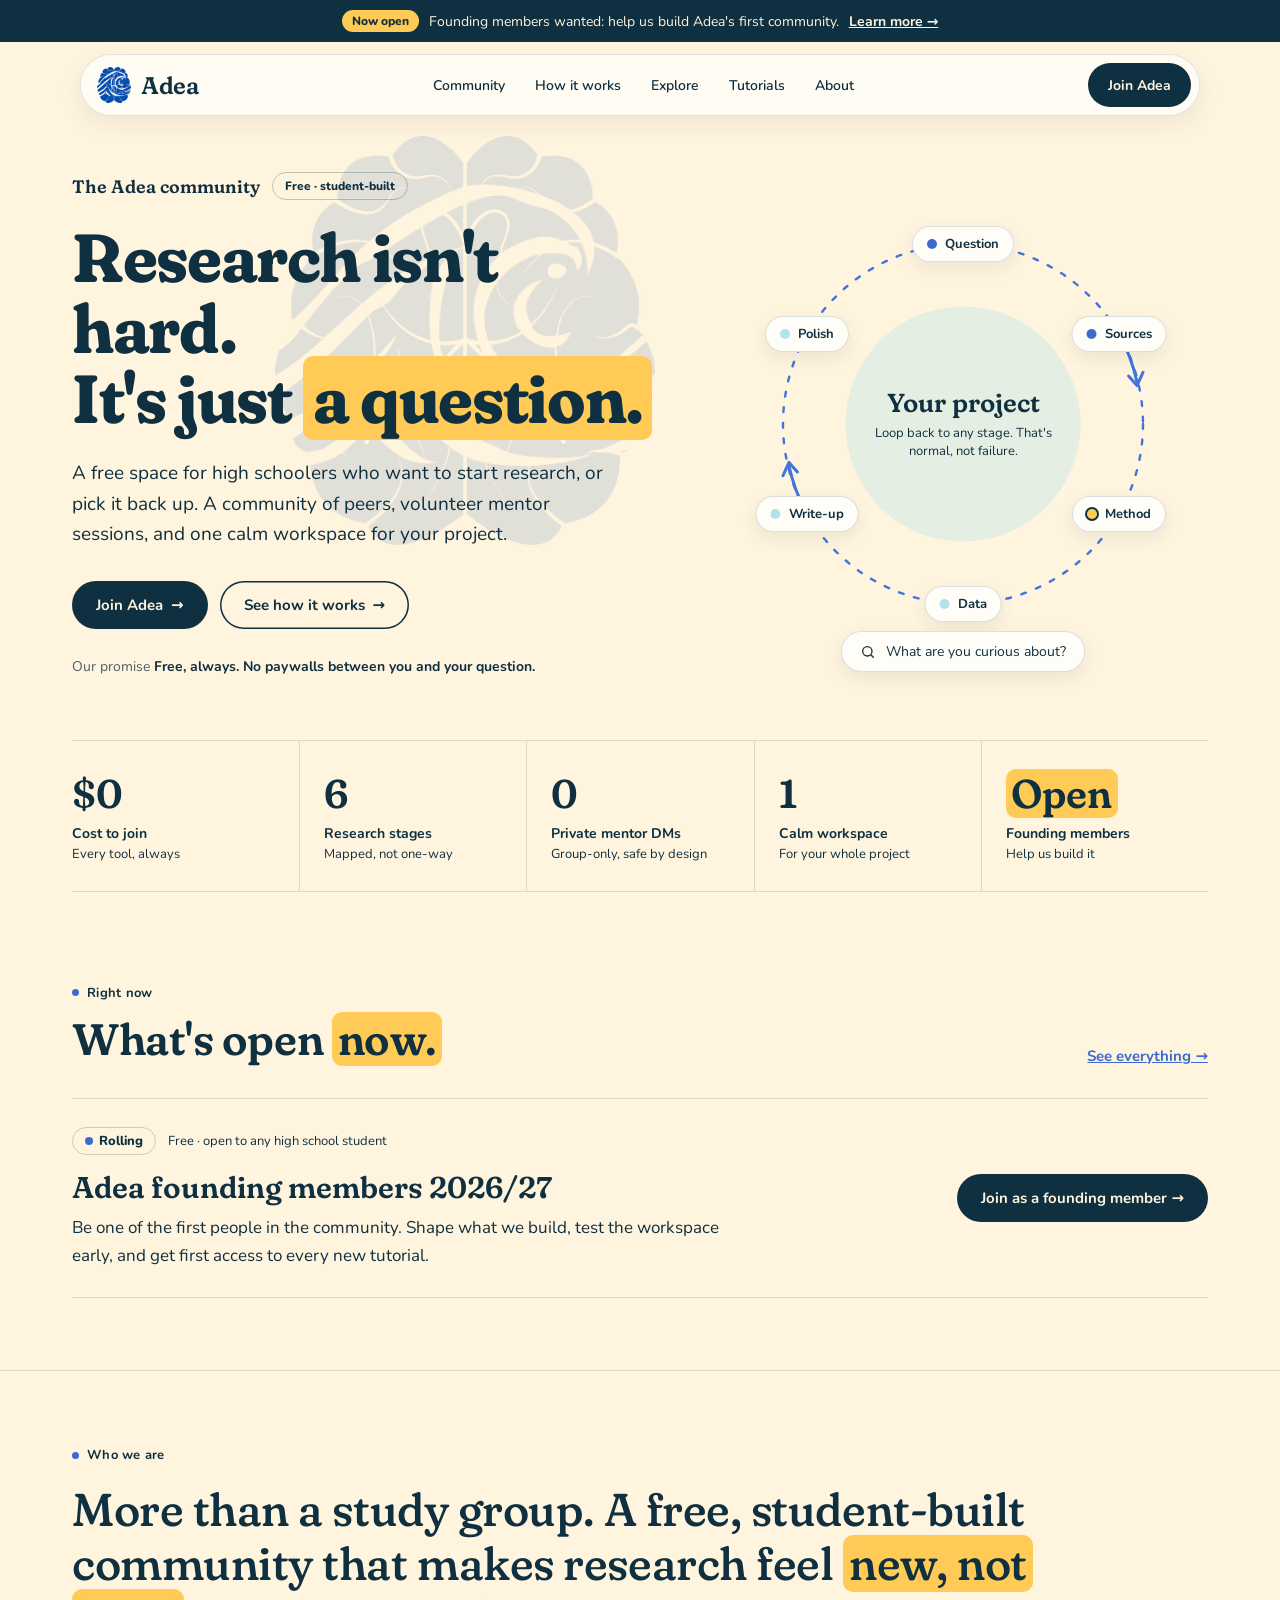
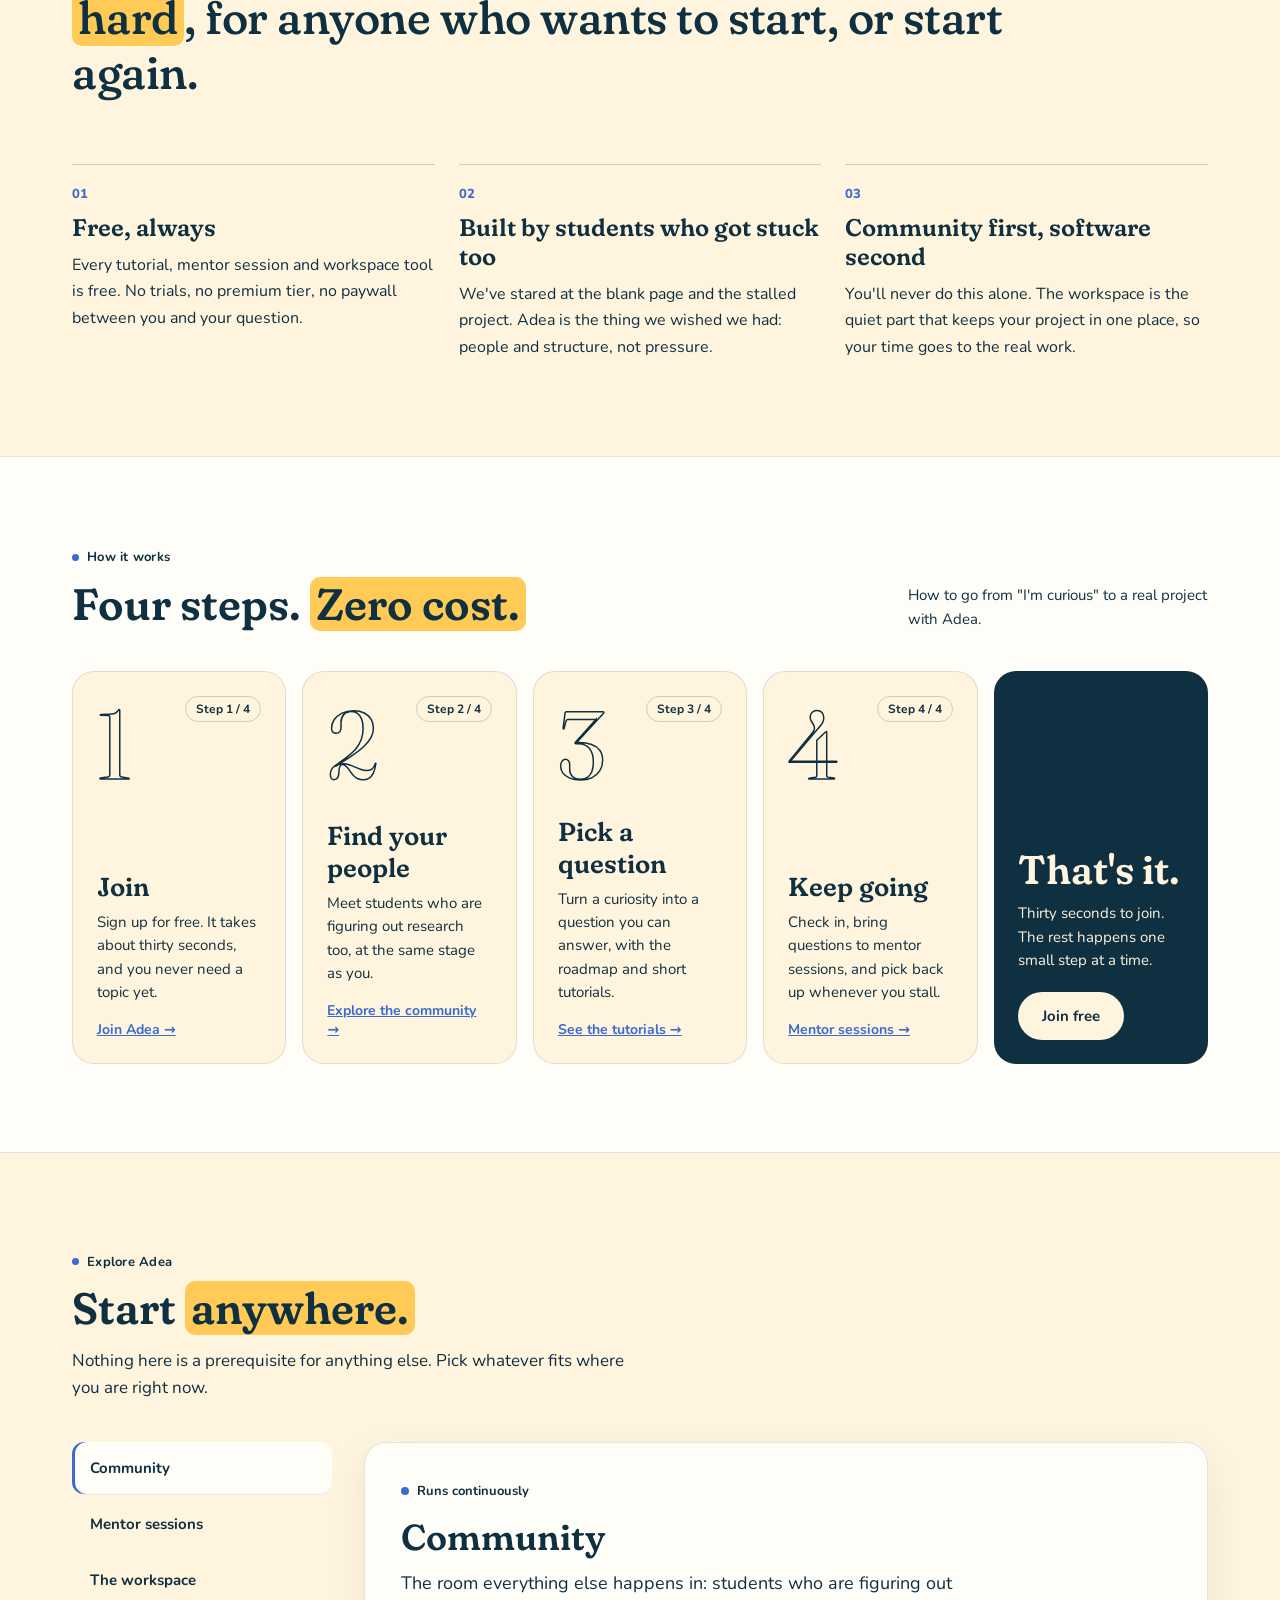
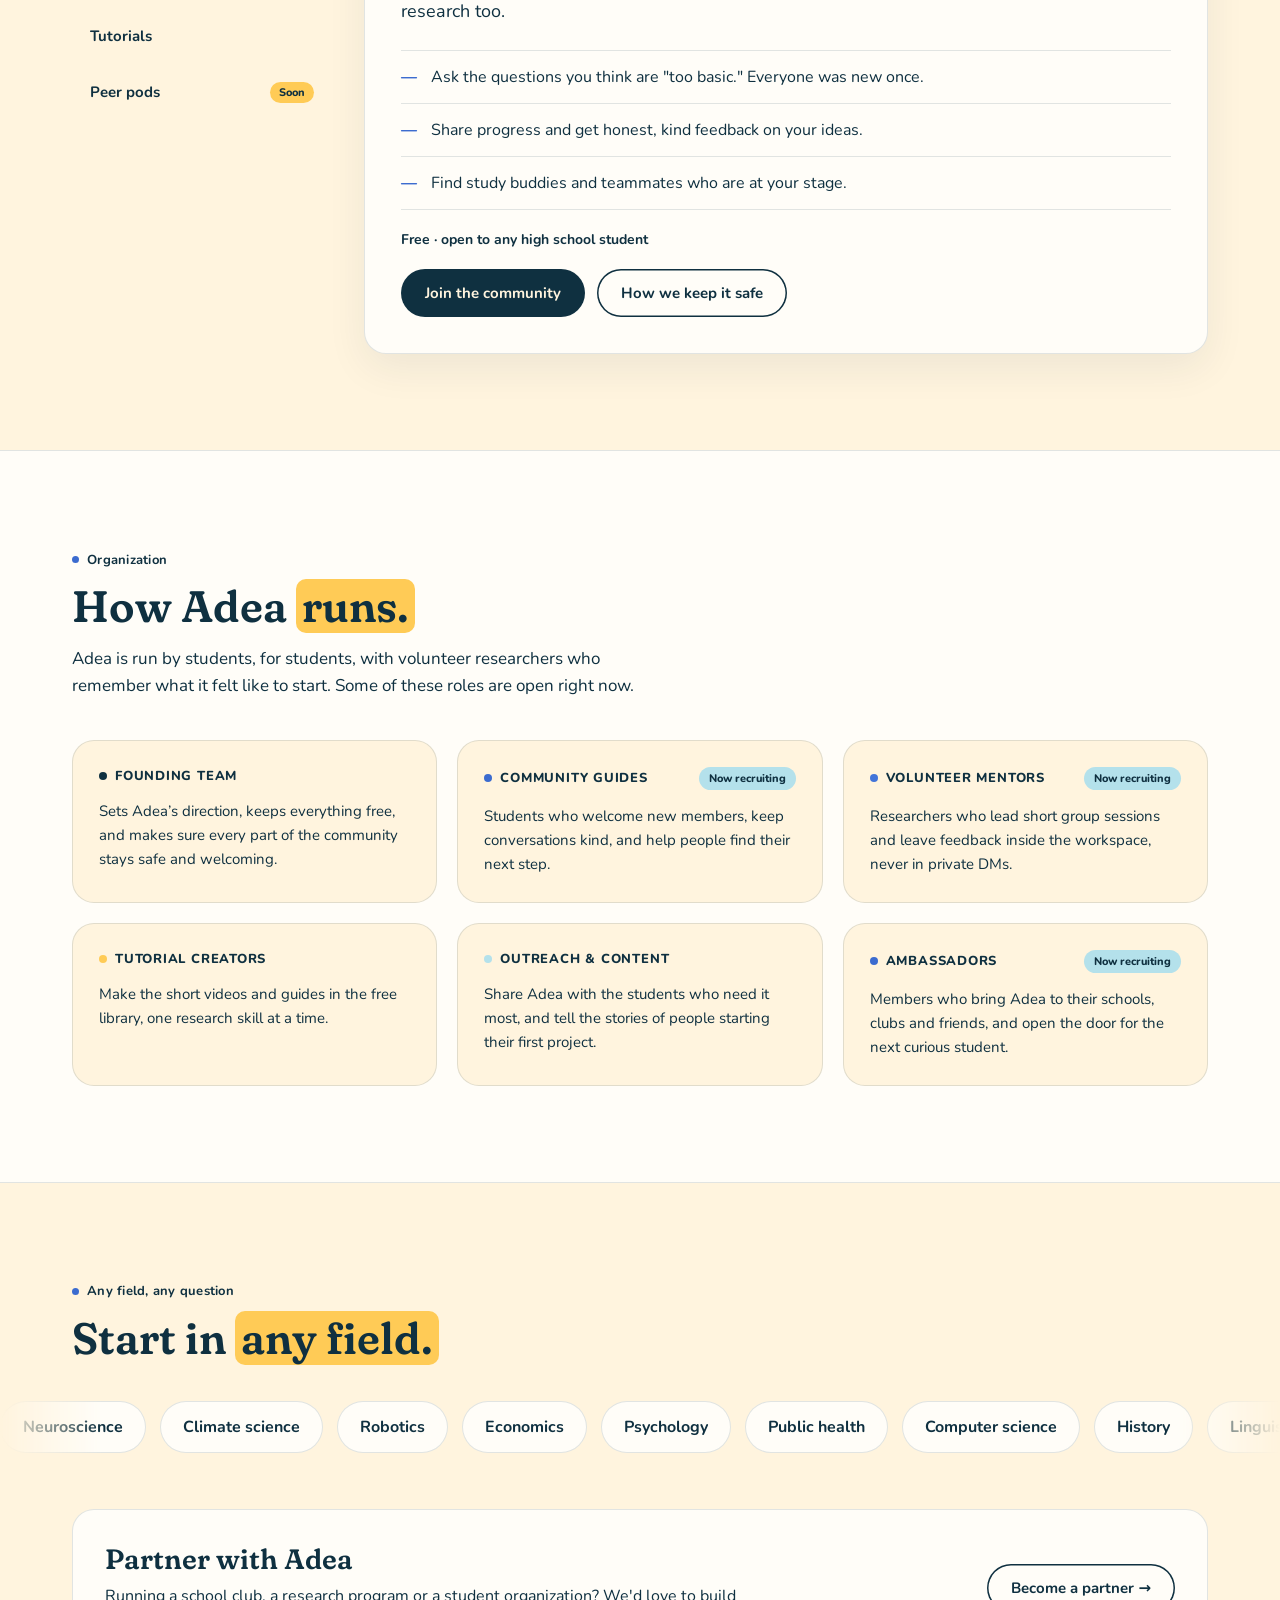
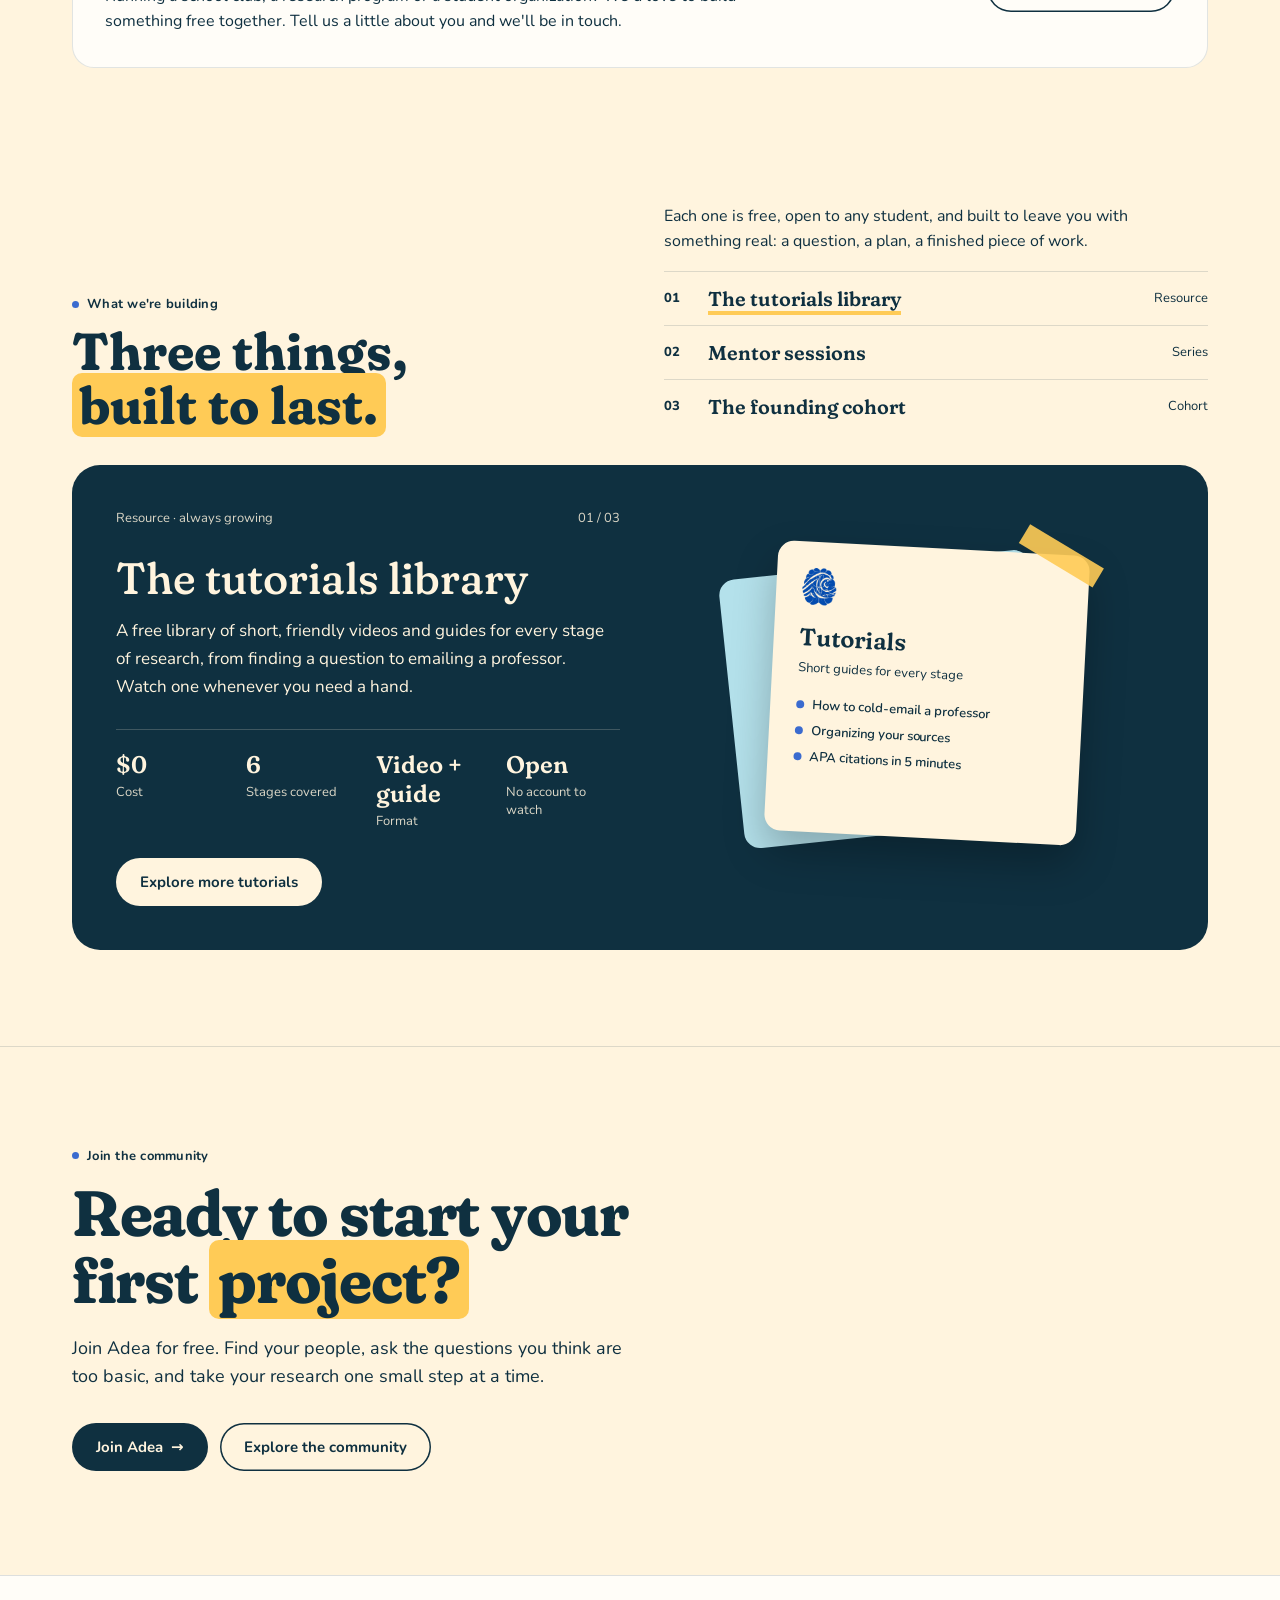
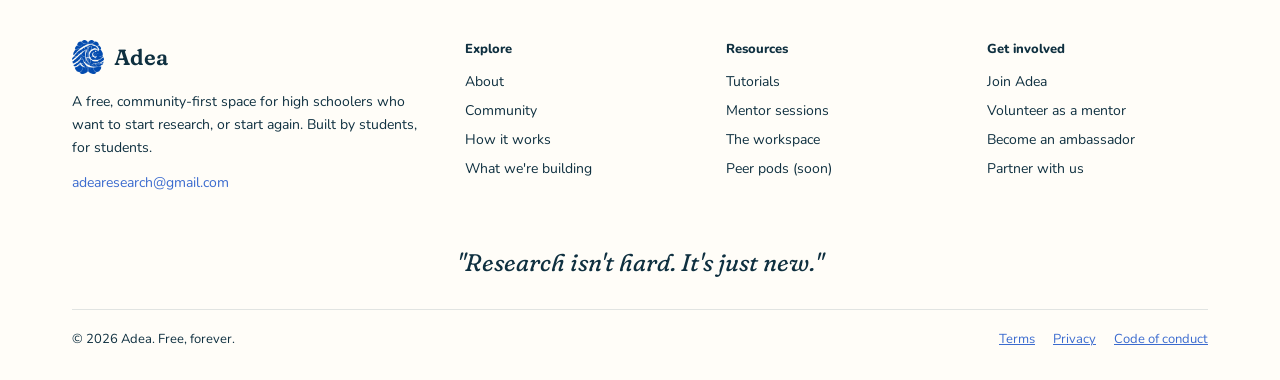
==== index.html @ f70262f1 "Add Adea landing page Static landing page (HTML/CSS + small script), logo and favicon.  Co-Authored-" ====
<!doctype html>
<html lang="en">
<head>
<meta charset="utf-8">
<meta name="viewport" content="width=device-width, initial-scale=1">
<title>Adea: Research isn't hard. It's just new.</title>
<meta name="description" content="A free, community-first space for high schoolers to start research or pick it back up: a community of peers, volunteer mentor sessions and one calm workspace.">
<meta property="og:title" content="Adea: Research isn't hard. It's just new.">
<meta property="og:description" content="A free, community-first space for high schoolers to start research or pick it back up.">
<meta property="og:type" content="website">
<meta property="og:image" content="/adea-logo.png">
<meta name="twitter:card" content="summary">
<link rel="icon" type="image/png" href="/favicon.png">
<link rel="preconnect" href="https://fonts.googleapis.com">
<link rel="preconnect" href="https://fonts.gstatic.com" crossorigin>
<link rel="stylesheet" href="https://fonts.googleapis.com/css2?family=Fraunces:ital,opsz,wght,SOFT@0,9..144,400..800,100;1,9..144,400..700,100&family=Nunito:wght@400;500;600;700;800&display=swap">
<style>
html{scroll-behavior:smooth}
@media (prefers-reduced-motion:reduce){html{scroll-behavior:auto}}
body{margin:0;background:#FFF4DE}
a{color:#3B6BCF}a:hover{color:#2F5BB5}
[hidden]{display:none!important}
.ad{font-family:'Nunito',system-ui,sans-serif;color:#0F3040;background:#FFF4DE;-webkit-font-smoothing:antialiased}
.ad *{box-sizing:border-box}
.serif{font-family:'Fraunces',Georgia,serif;font-variation-settings:'SOFT' 100}
.wrap{max-width:1200px;margin:0 auto;padding:0 32px}
.hl{background:#FFCB56;border-radius:10px;padding:0 .14em;box-decoration-break:clone;-webkit-box-decoration-break:clone}
.eyebrow{display:inline-flex;align-items:center;gap:8px;font-size:13px;font-weight:700;letter-spacing:.02em;color:#0F3040}
.eyebrow i{width:7px;height:7px;border-radius:50%;background:#3B6BCF;display:inline-block}
.btn{display:inline-flex;align-items:center;justify-content:center;gap:8px;min-height:48px;padding:0 24px;border-radius:999px;font-weight:700;font-size:15px;text-decoration:none;transition:transform .2s ease,background .2s ease;cursor:pointer;border:0;font-family:inherit}
.btn:hover{transform:translateY(-1px)}
.btn:focus-visible,.tab:focus-visible,.ftab:focus-visible,.navlink:focus-visible,a:focus-visible{outline:3px solid #3B6BCF;outline-offset:3px}
.btn-dark{background:#0F3040;color:#FFF4DE}.btn-dark:hover{background:#1B4459;color:#FFF4DE}
.btn-line{background:transparent;color:#0F3040;box-shadow:inset 0 0 0 1.5px #0F3040}.btn-line:hover{background:#B4E1EB;color:#0F3040}
.btn-cream{background:#FFF4DE;color:#0F3040}.btn-cream:hover{background:#FFFFFF;color:#0F3040}
.card{background:#FFFDF8;border:1px solid rgba(15,48,64,.12);border-radius:22px}
.navlink{color:#0F3040;text-decoration:none;font-weight:600;font-size:14px;padding:8px 4px;border-radius:8px}
.navlink:hover{color:#3B6BCF}
.navlinks{display:flex;gap:22px}
.grid-hero{display:grid;grid-template-columns:minmax(0,1.1fr) minmax(0,.9fr);gap:48px;align-items:center}
.stats{display:grid;grid-template-columns:repeat(5,minmax(0,1fr))}
.stats>div{padding:28px 24px;border-left:1px solid rgba(15,48,64,.14)}
.stats>div:first-child{border-left:0;padding-left:0}
.three{display:grid;grid-template-columns:repeat(3,minmax(0,1fr));gap:24px}
.steps{display:grid;grid-template-columns:repeat(5,minmax(0,1fr));gap:16px}
.explore{display:grid;grid-template-columns:260px minmax(0,1fr);gap:32px;align-items:start}
.tab{display:flex;justify-content:space-between;align-items:center;width:100%;text-align:left;padding:16px 18px;border:0;background:transparent;font:inherit;font-weight:700;font-size:15px;color:#0F3040;border-radius:12px;cursor:pointer;min-height:48px}
.tab:hover{background:rgba(180,225,235,.45)}
.tab[aria-selected="true"]{background:#FFFDF8;box-shadow:inset 3px 0 0 #3B6BCF, 0 1px 0 rgba(15,48,64,.06)}
.org{display:grid;grid-template-columns:repeat(3,minmax(0,1fr));gap:20px}
.flag{display:grid;grid-template-columns:minmax(0,1fr) minmax(0,1fr);gap:48px}
.ftab{display:grid;grid-template-columns:44px minmax(0,1fr) auto;align-items:center;width:100%;padding:14px 0;border:0;border-top:1px solid rgba(15,48,64,.14);background:transparent;font:inherit;color:#0F3040;text-align:left;cursor:pointer;min-height:48px}
.ftab:hover .ft{color:#3B6BCF}
.ftab[aria-selected="true"] .ft{text-decoration:underline;text-decoration-color:#FFCB56;text-decoration-thickness:4px;text-underline-offset:5px}
.foot{display:grid;grid-template-columns:minmax(0,1.6fr) repeat(3,minmax(0,1fr));gap:40px}
.foot a{color:#0F3040;text-decoration:none;font-size:14px}.foot a:hover{color:#3B6BCF}
.marquee{overflow:hidden;-webkit-mask-image:linear-gradient(90deg,transparent,#000 8%,#000 92%,transparent);mask-image:linear-gradient(90deg,transparent,#000 8%,#000 92%,transparent)}
.track{display:flex;gap:14px;width:max-content;animation:slide 48s linear infinite}
.track>span{flex:none}
.marquee:hover .track{animation-play-state:paused}
@keyframes slide{to{transform:translateX(-50%)}}
.loop-node{position:absolute;transform:translate(-50%,-50%);display:flex;align-items:center;gap:8px;padding:8px 14px;background:#FFFDF8;border:1px solid rgba(15,48,64,.14);border-radius:999px;font-size:13px;font-weight:700;white-space:nowrap;box-shadow:0 6px 18px rgba(15,48,64,.08)}
.dot{width:10px;height:10px;border-radius:50%;display:inline-block;flex:none}
.outline-num{font-family:'Fraunces',Georgia,serif;font-weight:400;font-size:96px;line-height:1;color:transparent;-webkit-text-stroke:1.5px #0F3040}
.panel{display:grid;grid-template-columns:repeat(auto-fit,minmax(300px,1fr));gap:40px;align-items:center;margin-top:32px;background:#0F3040;color:#FFF4DE;border-radius:28px;padding:44px}
.facts{display:grid;grid-template-columns:repeat(auto-fit,minmax(110px,1fr));gap:16px;margin-top:28px;border-top:1px solid rgba(255,244,222,.2);padding-top:20px}
.sr-only{position:absolute;width:1px;height:1px;padding:0;margin:-1px;overflow:hidden;clip:rect(0,0,0,0);white-space:nowrap;border:0}
@media (prefers-reduced-motion:reduce){.track{animation:none}.btn{transition:none}}
@media (max-width:980px){
.grid-hero,.flag{grid-template-columns:minmax(0,1fr)}
.stats{grid-template-columns:repeat(2,minmax(0,1fr))}
.stats>div{border-left:0;padding-left:0;border-top:1px solid rgba(15,48,64,.14)}
.three,.org{grid-template-columns:minmax(0,1fr)}
.steps{grid-template-columns:repeat(5,260px);overflow-x:auto;padding-bottom:12px}
.explore{grid-template-columns:minmax(0,1fr)}
.foot{grid-template-columns:repeat(2,minmax(0,1fr))}
.hide-sm{display:none}
}
@media (max-width:560px){.wrap{padding:0 16px}.foot{grid-template-columns:minmax(0,1fr)}.h1{font-size:46px!important}.panel{padding:28px}}
</style>
</head>
<body>
<div class="ad" style="min-height: 100vh;">

<div style="background: #0F3040; color: #FFF4DE; font-size: 14px; text-align: center; padding: 10px 16px; display: flex; justify-content: center; align-items: center; gap: 10px; flex-wrap: wrap;">
<span style="background: #FFCB56; color: #0F3040; font-weight: 800; font-size: 12px; padding: 3px 10px; border-radius: 999px;">Now open</span>
<span>Founding members wanted: help us build Adea's first community.</span>
<a href="#open" style="color: #FFF4DE; font-weight: 700;">Learn more →</a>
</div>

<header style="position: sticky; top: 12px; z-index: 50; padding: 12px 16px 0;">
<nav aria-label="Main" style="max-width: 1120px; margin: 0 auto; display: flex; align-items: center; justify-content: space-between; gap: 16px; padding: 8px 8px 8px 16px; background: rgba(255,253,248,.88); backdrop-filter: blur(10px); -webkit-backdrop-filter: blur(10px); border: 1px solid rgba(15,48,64,.12); border-radius: 999px; box-shadow: 0 8px 24px rgba(15,48,64,.07);">
<a href="#top" aria-label="Adea home" style="display: flex; align-items: center; gap: 10px; text-decoration: none; color: #0F3040;">
<img src="/adea-logo.png" alt="" width="34" height="36" style="width: 34px; height: 36px; object-fit: contain;">
<span class="serif" style="font-size: 24px; font-weight: 600; letter-spacing: -0.02em;">Adea</span>
</a>
<div class="hide-sm navlinks">
<a class="navlink" href="#community">Community</a>
<a class="navlink" href="#how">How it works</a>
<a class="navlink" href="#explore">Explore</a>
<a class="navlink" href="#building">Tutorials</a>
<a class="navlink" href="#team">About</a>
</div>
<a class="btn btn-dark" href="mailto:adearesearch@gmail.com?subject=I%20want%20to%20join%20Adea" style="min-height: 44px; padding: 0 20px; font-size: 14px;">Join Adea</a>
</nav>
</header>

<main id="top">

<section style="position: relative; overflow: hidden; padding: 56px 0 0;">
<div class="wrap grid-hero">
<div style="position: relative;">
<img src="/adea-logo.png" alt="" aria-hidden="true" style="position: absolute; left: 34%; top: -36px; width: 380px; max-width: 80%; opacity: 0.12; pointer-events: none;">
<div style="position: relative; display: flex; align-items: center; gap: 12px; flex-wrap: wrap;">
<span class="serif" style="font-size: 18px; font-weight: 600;">The Adea community</span>
<span style="font-size: 12px; font-weight: 800; padding: 5px 12px; border-radius: 999px; border: 1px solid rgba(15,48,64,.25);">Free · student-built</span>
</div>
<h1 class="serif h1" style="position: relative; margin: 22px 0 0; font-size: 68px; line-height: 1.04; font-weight: 700; letter-spacing: -0.02em;">Research isn't hard.<br>It's just <span class="hl" id="word">new.</span></h1>
<p style="position: relative; margin: 24px 0 0; max-width: 540px; font-size: 19px; line-height: 1.6; color: #0F3040;">A free space for high schoolers who want to start research, or pick it back up. A community of peers, volunteer mentor sessions, and one calm workspace for your project.</p>
<div style="position: relative; display: flex; gap: 12px; flex-wrap: wrap; margin-top: 32px;">
<a class="btn btn-dark" href="mailto:adearesearch@gmail.com?subject=I%20want%20to%20join%20Adea">Join Adea <span aria-hidden="true">→</span></a>
<a class="btn btn-line" href="#how">See how it works <span aria-hidden="true">→</span></a>
</div>
<p style="position: relative; margin: 28px 0 0; font-size: 14px; color: #0F3040;"><span style="opacity: .75;">Our promise</span>   <strong>Free, always. No paywalls between you and your question.</strong></p>
</div>

<div aria-label="The six research stages form a loop you can revisit" role="img" style="position: relative; width: 100%; max-width: 480px; aspect-ratio: 1 / 1; margin: 0 auto;">
<svg viewBox="0 0 400 400" aria-hidden="true" style="position: absolute; inset: 0; width: 100%; height: 100%;">
<circle cx="200" cy="200" r="150" fill="none" stroke="#4274D9" stroke-width="2" stroke-dasharray="4 9" stroke-linecap="round"></circle>
<circle cx="200" cy="200" r="98" fill="#B4E1EB" opacity=".35"></circle>
<path d="M 330 125 A 150 150 0 0 1 345 165" fill="none" stroke="#4274D9" stroke-width="2.5" stroke-linecap="round"></path>
<path d="M 338 160 L 345 168 L 350 157" fill="none" stroke="#4274D9" stroke-width="2.5" stroke-linecap="round" stroke-linejoin="round"></path>
<path d="M 70 275 A 150 150 0 0 1 55 235" fill="none" stroke="#4274D9" stroke-width="2.5" stroke-linecap="round"></path>
<path d="M 62 240 L 55 232 L 50 243" fill="none" stroke="#4274D9" stroke-width="2.5" stroke-linecap="round" stroke-linejoin="round"></path>
</svg>
<div aria-hidden="true" style="position: absolute; left: 50%; top: 50%; transform: translate(-50%,-50%); text-align: center; width: 46%;">
<p class="serif" style="margin: 0; font-size: 26px; font-weight: 600; line-height: 1.1;">Your project</p>
<p style="margin: 6px 0 0; font-size: 13px; line-height: 1.4;">Loop back to any stage. That's normal, not failure.</p>
</div>
<div aria-hidden="true">
<div class="loop-node" style="left: 50%; top: 12.5%;"><span class="dot" style="background: #3B6BCF;"></span>Question</div>
<div class="loop-node" style="left: 82.48%; top: 31.25%;"><span class="dot" style="background: #3B6BCF;"></span>Sources</div>
<div class="loop-node" style="left: 82.48%; top: 68.75%;"><span class="dot" style="background: #FFCB56; box-shadow: 0 0 0 2px #0F3040;"></span>Method</div>
<div class="loop-node" style="left: 50%; top: 87.5%;"><span class="dot" style="background: #B4E1EB;"></span>Data</div>
<div class="loop-node" style="left: 17.52%; top: 68.75%;"><span class="dot" style="background: #B4E1EB;"></span>Write-up</div>
<div class="loop-node" style="left: 17.52%; top: 31.25%;"><span class="dot" style="background: #B4E1EB;"></span>Polish</div>
<div style="position: absolute; left: 50%; bottom: -8px; transform: translateX(-50%); display: flex; align-items: center; gap: 10px; padding: 10px 18px; background: #FFFDF8; border: 1px solid rgba(15,48,64,.14); border-radius: 999px; font-size: 14px; white-space: nowrap; box-shadow: 0 6px 18px rgba(15,48,64,.08);">
<svg width="16" height="16" viewBox="0 0 24 24" fill="none" stroke="#0F3040" stroke-width="2" stroke-linecap="round"><circle cx="11" cy="11" r="7"></circle><path d="M20 20l-3.5-3.5"></path></svg>
<span>What are you curious about?</span>
</div>
</div>
</div>
</div>

<div class="wrap" style="margin-top: 64px;">
<div class="stats" style="border-top: 1px solid rgba(15,48,64,.14); border-bottom: 1px solid rgba(15,48,64,.14);">
<div><p class="serif" style="margin: 0; font-size: 40px; font-weight: 600;">$0</p><p style="margin: 6px 0 0; font-size: 14px; font-weight: 700;">Cost to join</p><p style="margin: 2px 0 0; font-size: 13px;">Every tool, always</p></div>
<div><p class="serif" style="margin: 0; font-size: 40px; font-weight: 600;">6</p><p style="margin: 6px 0 0; font-size: 14px; font-weight: 700;">Research stages</p><p style="margin: 2px 0 0; font-size: 13px;">Mapped, not one-way</p></div>
<div><p class="serif" style="margin: 0; font-size: 40px; font-weight: 600;">0</p><p style="margin: 6px 0 0; font-size: 14px; font-weight: 700;">Private mentor DMs</p><p style="margin: 2px 0 0; font-size: 13px;">Group-only, safe by design</p></div>
<div><p class="serif" style="margin: 0; font-size: 40px; font-weight: 600;">1</p><p style="margin: 6px 0 0; font-size: 14px; font-weight: 700;">Calm workspace</p><p style="margin: 2px 0 0; font-size: 13px;">For your whole project</p></div>
<div><p class="serif" style="margin: 0; font-size: 40px; font-weight: 600;"><span class="hl">Open</span></p><p style="margin: 6px 0 0; font-size: 14px; font-weight: 700;">Founding members</p><p style="margin: 2px 0 0; font-size: 13px;">Help us build it</p></div>
</div>
</div>
</section>

<section id="open" style="padding: 88px 0 72px; scroll-margin-top: 90px;">
<div class="wrap">
<div style="display: flex; justify-content: space-between; align-items: flex-end; gap: 16px; flex-wrap: wrap;">
<div><p class="eyebrow" style="margin: 0;"><i></i>Right now</p><h2 class="serif" style="margin: 10px 0 0; font-size: 44px; font-weight: 600; letter-spacing: -0.01em;">What's open <span class="hl">now.</span></h2></div>
<a href="#explore" style="font-weight: 700; font-size: 15px;">See everything →</a>
</div>
<div style="margin-top: 32px; padding: 28px 0; border-top: 1px solid rgba(15,48,64,.14); border-bottom: 1px solid rgba(15,48,64,.14); display: flex; justify-content: space-between; align-items: center; gap: 24px; flex-wrap: wrap;">
<div style="max-width: 680px;">
<div style="display: flex; gap: 12px; align-items: center; flex-wrap: wrap; font-size: 13px;">
<span style="display: inline-flex; align-items: center; gap: 6px; font-weight: 800; padding: 4px 12px; border-radius: 999px; border: 1px solid rgba(15,48,64,.2);"><span class="dot" style="width: 8px; height: 8px; background: #3B6BCF;"></span>Rolling</span>
<span>Free · open to any high school student</span>
</div>
<h3 class="serif" style="margin: 14px 0 0; font-size: 30px; font-weight: 600;">Adea founding members 2026/27</h3>
<p style="margin: 8px 0 0; font-size: 17px; line-height: 1.6;">Be one of the first people in the community. Shape what we build, test the workspace early, and get first access to every new tutorial.</p>
</div>
<a class="btn btn-dark" href="#join">Join as a founding member →</a>
</div>
</div>
</section>

<section id="community" style="padding: 72px 0 96px; border-top: 1px solid rgba(15,48,64,.14); scroll-margin-top: 90px;">
<div class="wrap">
<p class="eyebrow" style="margin: 0;"><i></i>Who we are</p>
<p class="serif" style="margin: 18px 0 0; font-size: 46px; line-height: 1.18; font-weight: 500; letter-spacing: -0.01em; max-width: 1040px;">More than a study group. A free, student-built community that makes research feel <span class="hl">new, not hard</span>, for anyone who wants to start, or start again.</p>
<div class="three" style="margin-top: 64px;">
<div style="border-top: 1px solid rgba(15,48,64,.2); padding-top: 20px;"><p style="margin: 0; font-size: 13px; font-weight: 800; color: #3B6BCF;">01</p><h3 class="serif" style="margin: 10px 0 0; font-size: 24px; font-weight: 600;">Free, always</h3><p style="margin: 10px 0 0; font-size: 16px; line-height: 1.65;">Every tutorial, mentor session and workspace tool is free. No trials, no premium tier, no paywall between you and your question.</p></div>
<div style="border-top: 1px solid rgba(15,48,64,.2); padding-top: 20px;"><p style="margin: 0; font-size: 13px; font-weight: 800; color: #3B6BCF;">02</p><h3 class="serif" style="margin: 10px 0 0; font-size: 24px; font-weight: 600;">Built by students who got stuck too</h3><p style="margin: 10px 0 0; font-size: 16px; line-height: 1.65;">We've stared at the blank page and the stalled project. Adea is the thing we wished we had: people and structure, not pressure.</p></div>
<div style="border-top: 1px solid rgba(15,48,64,.2); padding-top: 20px;"><p style="margin: 0; font-size: 13px; font-weight: 800; color: #3B6BCF;">03</p><h3 class="serif" style="margin: 10px 0 0; font-size: 24px; font-weight: 600;">Community first, software second</h3><p style="margin: 10px 0 0; font-size: 16px; line-height: 1.65;">You'll never do this alone. The workspace is the quiet part that keeps your project in one place, so your time goes to the real work.</p></div>
</div>
</div>
</section>

<section id="how" style="padding: 88px 0; background: #FFFDF8; border-top: 1px solid rgba(15,48,64,.12); border-bottom: 1px solid rgba(15,48,64,.12); scroll-margin-top: 90px;">
<div class="wrap">
<div style="display: flex; justify-content: space-between; align-items: flex-end; gap: 16px; flex-wrap: wrap;">
<div><p class="eyebrow" style="margin: 0;"><i></i>How it works</p><h2 class="serif" style="margin: 10px 0 0; font-size: 44px; font-weight: 600;">Four steps. <span class="hl">Zero cost.</span></h2></div>
<p style="margin: 0; max-width: 300px; font-size: 15px; line-height: 1.6;">How to go from "I'm curious" to a real project with Adea.</p>
</div>
<div class="steps" style="margin-top: 40px;">
<div class="card" style="padding: 24px; display: flex; flex-direction: column; min-height: 340px; background: #FFF4DE;">
<div style="display: flex; justify-content: space-between; align-items: flex-start;"><span class="outline-num" aria-hidden="true">1</span><span style="font-size: 12px; font-weight: 700; padding: 4px 10px; border: 1px solid rgba(15,48,64,.2); border-radius: 999px;">Step 1 / 4</span></div>
<h3 class="serif" style="margin: auto 0 0; padding-top: 24px; font-size: 26px; font-weight: 600;">Join</h3>
<p style="margin: 8px 0 0; font-size: 15px; line-height: 1.55;">Sign up for free. It takes about thirty seconds, and you never need a topic yet.</p>
<a href="mailto:adearesearch@gmail.com?subject=I%20want%20to%20join%20Adea" style="margin-top: 16px; font-weight: 700; font-size: 14px;">Join Adea →</a>
</div>
<div class="card" style="padding: 24px; display: flex; flex-direction: column; min-height: 340px; background: #FFF4DE;">
<div style="display: flex; justify-content: space-between; align-items: flex-start;"><span class="outline-num" aria-hidden="true">2</span><span style="font-size: 12px; font-weight: 700; padding: 4px 10px; border: 1px solid rgba(15,48,64,.2); border-radius: 999px;">Step 2 / 4</span></div>
<h3 class="serif" style="margin: auto 0 0; padding-top: 24px; font-size: 26px; font-weight: 600;">Find your people</h3>
<p style="margin: 8px 0 0; font-size: 15px; line-height: 1.55;">Meet students who are figuring out research too, at the same stage as you.</p>
<a href="#explore" style="margin-top: 16px; font-weight: 700; font-size: 14px;">Explore the community →</a>
</div>
<div class="card" style="padding: 24px; display: flex; flex-direction: column; min-height: 340px; background: #FFF4DE;">
<div style="display: flex; justify-content: space-between; align-items: flex-start;"><span class="outline-num" aria-hidden="true">3</span><span style="font-size: 12px; font-weight: 700; padding: 4px 10px; border: 1px solid rgba(15,48,64,.2); border-radius: 999px;">Step 3 / 4</span></div>
<h3 class="serif" style="margin: auto 0 0; padding-top: 24px; font-size: 26px; font-weight: 600;">Pick a question</h3>
<p style="margin: 8px 0 0; font-size: 15px; line-height: 1.55;">Turn a curiosity into a question you can answer, with the roadmap and short tutorials.</p>
<a href="#building" style="margin-top: 16px; font-weight: 700; font-size: 14px;">See the tutorials →</a>
</div>
<div class="card" style="padding: 24px; display: flex; flex-direction: column; min-height: 340px; background: #FFF4DE;">
<div style="display: flex; justify-content: space-between; align-items: flex-start;"><span class="outline-num" aria-hidden="true">4</span><span style="font-size: 12px; font-weight: 700; padding: 4px 10px; border: 1px solid rgba(15,48,64,.2); border-radius: 999px;">Step 4 / 4</span></div>
<h3 class="serif" style="margin: auto 0 0; padding-top: 24px; font-size: 26px; font-weight: 600;">Keep going</h3>
<p style="margin: 8px 0 0; font-size: 15px; line-height: 1.55;">Check in, bring questions to mentor sessions, and pick back up whenever you stall.</p>
<a href="#explore" style="margin-top: 16px; font-weight: 700; font-size: 14px;">Mentor sessions →</a>
</div>
<div style="border-radius: 22px; padding: 24px; display: flex; flex-direction: column; justify-content: flex-end; min-height: 340px; background: #0F3040; color: #FFF4DE;">
<p class="serif" style="margin: 0; font-size: 40px; font-weight: 600;">That's it.</p>
<p style="margin: 8px 0 0; font-size: 15px; line-height: 1.55;">Thirty seconds to join. The rest happens one small step at a time.</p>
<a class="btn btn-cream" href="#join" style="margin-top: 20px; align-self: flex-start;">Join free</a>
</div>
</div>
</div>
</section>

<section id="explore" style="padding: 96px 0; scroll-margin-top: 90px;">
<div class="wrap">
<p class="eyebrow" style="margin: 0;"><i></i>Explore Adea</p>
<h2 class="serif" style="margin: 10px 0 0; font-size: 44px; font-weight: 600;">Start <span class="hl">anywhere.</span></h2>
<p style="margin: 12px 0 0; max-width: 560px; font-size: 17px; line-height: 1.6;">Nothing here is a prerequisite for anything else. Pick whatever fits where you are right now.</p>
<div class="explore" style="margin-top: 40px;">
<div role="tablist" aria-label="Parts of Adea" aria-orientation="vertical" data-tabs="explore" style="display: flex; flex-direction: column; gap: 4px;">
<button type="button" role="tab" class="tab" id="t-ex-0" aria-controls="p-ex-0" aria-selected="true"><span>Community</span></button>
<button type="button" role="tab" class="tab" id="t-ex-1" aria-controls="p-ex-1" aria-selected="false" tabindex="-1"><span>Mentor sessions</span></button>
<button type="button" role="tab" class="tab" id="t-ex-2" aria-controls="p-ex-2" aria-selected="false" tabindex="-1"><span>The workspace</span></button>
<button type="button" role="tab" class="tab" id="t-ex-3" aria-controls="p-ex-3" aria-selected="false" tabindex="-1"><span>Tutorials</span></button>
<button type="button" role="tab" class="tab" id="t-ex-4" aria-controls="p-ex-4" aria-selected="false" tabindex="-1"><span>Peer pods</span><span style="font-size: 11px; font-weight: 800; background: #FFCB56; padding: 3px 9px; border-radius: 999px;">Soon</span></button>
</div>
<div>
<div role="tabpanel" id="p-ex-0" aria-labelledby="t-ex-0" tabindex="0" class="card" style="padding: 36px; box-shadow: 0 14px 40px rgba(15,48,64,.07);">
<p style="margin: 0; display: inline-flex; align-items: center; gap: 8px; font-size: 13px; font-weight: 700;"><span class="dot" style="width: 8px; height: 8px; background: #3B6BCF;"></span>Runs continuously</p>
<h3 class="serif" style="margin: 14px 0 0; font-size: 36px; font-weight: 600;">Community</h3>
<p style="margin: 10px 0 0; font-size: 18px; line-height: 1.6; max-width: 620px;">The room everything else happens in: students who are figuring out research too.</p>
<ul style="list-style: none; margin: 24px 0 0; padding: 0; border-top: 1px solid rgba(15,48,64,.12);">
<li style="display: flex; gap: 14px; padding: 14px 0; border-bottom: 1px solid rgba(15,48,64,.12); font-size: 16px; line-height: 1.5;"><span aria-hidden="true" style="color: #3B6BCF; font-weight: 800;">—</span><span>Ask the questions you think are "too basic." Everyone was new once.</span></li>
<li style="display: flex; gap: 14px; padding: 14px 0; border-bottom: 1px solid rgba(15,48,64,.12); font-size: 16px; line-height: 1.5;"><span aria-hidden="true" style="color: #3B6BCF; font-weight: 800;">—</span><span>Share progress and get honest, kind feedback on your ideas.</span></li>
<li style="display: flex; gap: 14px; padding: 14px 0; border-bottom: 1px solid rgba(15,48,64,.12); font-size: 16px; line-height: 1.5;"><span aria-hidden="true" style="color: #3B6BCF; font-weight: 800;">—</span><span>Find study buddies and teammates who are at your stage.</span></li>
</ul>
<p style="margin: 20px 0 0; font-size: 14px; font-weight: 700;">Free · open to any high school student</p>
<div style="display: flex; gap: 12px; flex-wrap: wrap; margin-top: 20px;"><a class="btn btn-dark" href="#join">Join the community</a><a class="btn btn-line" href="#building">How we keep it safe</a></div>
</div>
<div role="tabpanel" id="p-ex-1" aria-labelledby="t-ex-1" tabindex="0" class="card" hidden style="padding: 36px; box-shadow: 0 14px 40px rgba(15,48,64,.07);">
<p style="margin: 0; display: inline-flex; align-items: center; gap: 8px; font-size: 13px; font-weight: 700;"><span class="dot" style="width: 8px; height: 8px; background: #3B6BCF;"></span>Recurring</p>
<h3 class="serif" style="margin: 14px 0 0; font-size: 36px; font-weight: 600;">Mentor sessions</h3>
<p style="margin: 10px 0 0; font-size: 18px; line-height: 1.6; max-width: 620px;">Sessions led by volunteer researchers who have been exactly where you are.</p>
<ul style="list-style: none; margin: 24px 0 0; padding: 0; border-top: 1px solid rgba(15,48,64,.12);">
<li style="display: flex; gap: 14px; padding: 14px 0; border-bottom: 1px solid rgba(15,48,64,.12); font-size: 16px; line-height: 1.5;"><span aria-hidden="true" style="color: #3B6BCF; font-weight: 800;">—</span><span>Group sessions only, never private one-on-one DMs.</span></li>
<li style="display: flex; gap: 14px; padding: 14px 0; border-bottom: 1px solid rgba(15,48,64,.12); font-size: 16px; line-height: 1.5;"><span aria-hidden="true" style="color: #3B6BCF; font-weight: 800;">—</span><span>Bring a real question from your own project.</span></li>
<li style="display: flex; gap: 14px; padding: 14px 0; border-bottom: 1px solid rgba(15,48,64,.12); font-size: 16px; line-height: 1.5;"><span aria-hidden="true" style="color: #3B6BCF; font-weight: 800;">—</span><span>Vetted mentors and a clear code of conduct.</span></li>
</ul>
<p style="margin: 20px 0 0; font-size: 14px; font-weight: 700;">Free · open to every member</p>
<div style="display: flex; gap: 12px; flex-wrap: wrap; margin-top: 20px;"><a class="btn btn-dark" href="#join">Get notified</a><a class="btn btn-line" href="#building">Volunteer as a mentor</a></div>
</div>
<div role="tabpanel" id="p-ex-2" aria-labelledby="t-ex-2" tabindex="0" class="card" hidden style="padding: 36px; box-shadow: 0 14px 40px rgba(15,48,64,.07);">
<p style="margin: 0; display: inline-flex; align-items: center; gap: 8px; font-size: 13px; font-weight: 700;"><span class="dot" style="width: 8px; height: 8px; background: #FFCB56;"></span>In development</p>
<h3 class="serif" style="margin: 14px 0 0; font-size: 36px; font-weight: 600;">The workspace</h3>
<p style="margin: 10px 0 0; font-size: 18px; line-height: 1.6; max-width: 620px;">One calm place for your project, so nothing gets lost between sessions.</p>
<ul style="list-style: none; margin: 24px 0 0; padding: 0; border-top: 1px solid rgba(15,48,64,.12);">
<li style="display: flex; gap: 14px; padding: 14px 0; border-bottom: 1px solid rgba(15,48,64,.12); font-size: 16px; line-height: 1.5;"><span aria-hidden="true" style="color: #3B6BCF; font-weight: 800;">—</span><span>A roadmap from question to polish that you can loop back through.</span></li>
<li style="display: flex; gap: 14px; padding: 14px 0; border-bottom: 1px solid rgba(15,48,64,.12); font-size: 16px; line-height: 1.5;"><span aria-hidden="true" style="color: #3B6BCF; font-weight: 800;">—</span><span>A research log for "what I tried and what happened."</span></li>
<li style="display: flex; gap: 14px; padding: 14px 0; border-bottom: 1px solid rgba(15,48,64,.12); font-size: 16px; line-height: 1.5;"><span aria-hidden="true" style="color: #3B6BCF; font-weight: 800;">—</span><span>Sources, citations and a project-aware assistant in one place.</span></li>
</ul>
<p style="margin: 20px 0 0; font-size: 14px; font-weight: 700;">Free · founding members test it first</p>
<div style="display: flex; gap: 12px; flex-wrap: wrap; margin-top: 20px;"><a class="btn btn-dark" href="#join">Get early access</a><a class="btn btn-line" href="#building">See what we are building</a></div>
</div>
<div role="tabpanel" id="p-ex-3" aria-labelledby="t-ex-3" tabindex="0" class="card" hidden style="padding: 36px; box-shadow: 0 14px 40px rgba(15,48,64,.07);">
<p style="margin: 0; display: inline-flex; align-items: center; gap: 8px; font-size: 13px; font-weight: 700;"><span class="dot" style="width: 8px; height: 8px; background: #3B6BCF;"></span>Growing library</p>
<h3 class="serif" style="margin: 14px 0 0; font-size: 36px; font-weight: 600;">Tutorials</h3>
<p style="margin: 10px 0 0; font-size: 18px; line-height: 1.6; max-width: 620px;">Short, friendly videos and guides for every step of your research.</p>
<ul style="list-style: none; margin: 24px 0 0; padding: 0; border-top: 1px solid rgba(15,48,64,.12);">
<li style="display: flex; gap: 14px; padding: 14px 0; border-bottom: 1px solid rgba(15,48,64,.12); font-size: 16px; line-height: 1.5;"><span aria-hidden="true" style="color: #3B6BCF; font-weight: 800;">—</span><span>How to cold-email a professor</span></li>
<li style="display: flex; gap: 14px; padding: 14px 0; border-bottom: 1px solid rgba(15,48,64,.12); font-size: 16px; line-height: 1.5;"><span aria-hidden="true" style="color: #3B6BCF; font-weight: 800;">—</span><span>Organizing your sources</span></li>
<li style="display: flex; gap: 14px; padding: 14px 0; border-bottom: 1px solid rgba(15,48,64,.12); font-size: 16px; line-height: 1.5;"><span aria-hidden="true" style="color: #3B6BCF; font-weight: 800;">—</span><span>APA citations in 5 minutes</span></li>
</ul>
<p style="margin: 20px 0 0; font-size: 14px; font-weight: 700;">Free · no account needed to watch</p>
<div style="display: flex; gap: 12px; flex-wrap: wrap; margin-top: 20px;"><a class="btn btn-dark" href="#join">Join for new tutorials</a><a class="btn btn-line" href="#building">Explore more tutorials</a></div>
</div>
<div role="tabpanel" id="p-ex-4" aria-labelledby="t-ex-4" tabindex="0" class="card" hidden style="padding: 36px; box-shadow: 0 14px 40px rgba(15,48,64,.07);">
<p style="margin: 0; display: inline-flex; align-items: center; gap: 8px; font-size: 13px; font-weight: 700;"><span class="dot" style="width: 8px; height: 8px; background: #FFCB56;"></span>Coming soon</p>
<h3 class="serif" style="margin: 14px 0 0; font-size: 36px; font-weight: 600;">Peer pods</h3>
<p style="margin: 10px 0 0; font-size: 18px; line-height: 1.6; max-width: 620px;">Small groups of students grouped by research stage, not just topic.</p>
<ul style="list-style: none; margin: 24px 0 0; padding: 0; border-top: 1px solid rgba(15,48,64,.12);">
<li style="display: flex; gap: 14px; padding: 14px 0; border-bottom: 1px solid rgba(15,48,64,.12); font-size: 16px; line-height: 1.5;"><span aria-hidden="true" style="color: #3B6BCF; font-weight: 800;">—</span><span>Everyone is working on the same kind of next step.</span></li>
<li style="display: flex; gap: 14px; padding: 14px 0; border-bottom: 1px solid rgba(15,48,64,.12); font-size: 16px; line-height: 1.5;"><span aria-hidden="true" style="color: #3B6BCF; font-weight: 800;">—</span><span>Regular check-ins so you do not stall halfway.</span></li>
<li style="display: flex; gap: 14px; padding: 14px 0; border-bottom: 1px solid rgba(15,48,64,.12); font-size: 16px; line-height: 1.5;"><span aria-hidden="true" style="color: #3B6BCF; font-weight: 800;">—</span><span>Founding members help us design how pods work.</span></li>
</ul>
<p style="margin: 20px 0 0; font-size: 14px; font-weight: 700;">Free · coming to founding members first</p>
<div style="display: flex; gap: 12px; flex-wrap: wrap; margin-top: 20px;"><a class="btn btn-dark" href="#join">Join the waitlist</a><a class="btn btn-line" href="#building">What we are building</a></div>
</div>
</div>
</div>
</div>
</section>

<section id="team" style="padding: 96px 0; background: #FFFDF8; border-top: 1px solid rgba(15,48,64,.12); border-bottom: 1px solid rgba(15,48,64,.12); scroll-margin-top: 90px;">
<div class="wrap">
<p class="eyebrow" style="margin: 0;"><i></i>Organization</p>
<h2 class="serif" style="margin: 10px 0 0; font-size: 44px; font-weight: 600;">How Adea <span class="hl">runs.</span></h2>
<p style="margin: 12px 0 0; max-width: 600px; font-size: 17px; line-height: 1.6;">Adea is run by students, for students, with volunteer researchers who remember what it felt like to start. Some of these roles are open right now.</p>
<div class="org" style="margin-top: 40px;">
<div class="card" style="padding: 26px; background: #FFF4DE;"><div style="display: flex; justify-content: space-between; align-items: center; gap: 10px;"><p style="margin: 0; font-size: 13px; font-weight: 800; letter-spacing: .06em; text-transform: uppercase;"><span class="dot" style="width: 8px; height: 8px; margin-right: 8px; background: #0F3040;"></span>Founding team</p></div><p style="margin: 14px 0 0; font-size: 15px; line-height: 1.6;">Sets Adea’s direction, keeps everything free, and makes sure every part of the community stays safe and welcoming.</p></div>
<div class="card" style="padding: 26px; background: #FFF4DE;"><div style="display: flex; justify-content: space-between; align-items: center; gap: 10px;"><p style="margin: 0; font-size: 13px; font-weight: 800; letter-spacing: .06em; text-transform: uppercase;"><span class="dot" style="width: 8px; height: 8px; margin-right: 8px; background: #3B6BCF;"></span>Community guides</p><span style="font-size: 11px; font-weight: 800; background: #B4E1EB; padding: 4px 10px; border-radius: 999px; white-space: nowrap;">Now recruiting</span></div><p style="margin: 14px 0 0; font-size: 15px; line-height: 1.6;">Students who welcome new members, keep conversations kind, and help people find their next step.</p></div>
<div class="card" style="padding: 26px; background: #FFF4DE;"><div style="display: flex; justify-content: space-between; align-items: center; gap: 10px;"><p style="margin: 0; font-size: 13px; font-weight: 800; letter-spacing: .06em; text-transform: uppercase;"><span class="dot" style="width: 8px; height: 8px; margin-right: 8px; background: #4274D9;"></span>Volunteer mentors</p><span style="font-size: 11px; font-weight: 800; background: #B4E1EB; padding: 4px 10px; border-radius: 999px; white-space: nowrap;">Now recruiting</span></div><p style="margin: 14px 0 0; font-size: 15px; line-height: 1.6;">Researchers who lead short group sessions and leave feedback inside the workspace, never in private DMs.</p></div>
<div class="card" style="padding: 26px; background: #FFF4DE;"><div style="display: flex; justify-content: space-between; align-items: center; gap: 10px;"><p style="margin: 0; font-size: 13px; font-weight: 800; letter-spacing: .06em; text-transform: uppercase;"><span class="dot" style="width: 8px; height: 8px; margin-right: 8px; background: #FFCB56;"></span>Tutorial creators</p></div><p style="margin: 14px 0 0; font-size: 15px; line-height: 1.6;">Make the short videos and guides in the free library, one research skill at a time.</p></div>
<div class="card" style="padding: 26px; background: #FFF4DE;"><div style="display: flex; justify-content: space-between; align-items: center; gap: 10px;"><p style="margin: 0; font-size: 13px; font-weight: 800; letter-spacing: .06em; text-transform: uppercase;"><span class="dot" style="width: 8px; height: 8px; margin-right: 8px; background: #B4E1EB;"></span>Outreach &amp; content</p></div><p style="margin: 14px 0 0; font-size: 15px; line-height: 1.6;">Share Adea with the students who need it most, and tell the stories of people starting their first project.</p></div>
<div class="card" style="padding: 26px; background: #FFF4DE;"><div style="display: flex; justify-content: space-between; align-items: center; gap: 10px;"><p style="margin: 0; font-size: 13px; font-weight: 800; letter-spacing: .06em; text-transform: uppercase;"><span class="dot" style="width: 8px; height: 8px; margin-right: 8px; background: #3B6BCF;"></span>Ambassadors</p><span style="font-size: 11px; font-weight: 800; background: #B4E1EB; padding: 4px 10px; border-radius: 999px; white-space: nowrap;">Now recruiting</span></div><p style="margin: 14px 0 0; font-size: 15px; line-height: 1.6;">Members who bring Adea to their schools, clubs and friends, and open the door for the next curious student.</p></div>
</div>
</div>
</section>

<section style="padding: 96px 0 40px;">
<div class="wrap">
<p class="eyebrow" style="margin: 0;"><i></i>Any field, any question</p>
<h2 class="serif" style="margin: 10px 0 0; font-size: 44px; font-weight: 600;">Start in <span class="hl">any field.</span></h2>
</div>
<p class="sr-only">Research fields include neuroscience, climate science, robotics, economics, psychology, public health, computer science, history, linguistics, marine biology, education, accessibility, chemistry and urban planning.</p>
<div class="marquee" aria-hidden="true" style="margin-top: 36px;">
<div class="track" id="track">
<span class="card" style="padding: 14px 22px; border-radius: 999px; font-weight: 700; font-size: 16px; white-space: nowrap;">Neuroscience</span>
<span class="card" style="padding: 14px 22px; border-radius: 999px; font-weight: 700; font-size: 16px; white-space: nowrap;">Climate science</span>
<span class="card" style="padding: 14px 22px; border-radius: 999px; font-weight: 700; font-size: 16px; white-space: nowrap;">Robotics</span>
<span class="card" style="padding: 14px 22px; border-radius: 999px; font-weight: 700; font-size: 16px; white-space: nowrap;">Economics</span>
<span class="card" style="padding: 14px 22px; border-radius: 999px; font-weight: 700; font-size: 16px; white-space: nowrap;">Psychology</span>
<span class="card" style="padding: 14px 22px; border-radius: 999px; font-weight: 700; font-size: 16px; white-space: nowrap;">Public health</span>
<span class="card" style="padding: 14px 22px; border-radius: 999px; font-weight: 700; font-size: 16px; white-space: nowrap;">Computer science</span>
<span class="card" style="padding: 14px 22px; border-radius: 999px; font-weight: 700; font-size: 16px; white-space: nowrap;">History</span>
<span class="card" style="padding: 14px 22px; border-radius: 999px; font-weight: 700; font-size: 16px; white-space: nowrap;">Linguistics</span>
<span class="card" style="padding: 14px 22px; border-radius: 999px; font-weight: 700; font-size: 16px; white-space: nowrap;">Marine biology</span>
<span class="card" style="padding: 14px 22px; border-radius: 999px; font-weight: 700; font-size: 16px; white-space: nowrap;">Education</span>
<span class="card" style="padding: 14px 22px; border-radius: 999px; font-weight: 700; font-size: 16px; white-space: nowrap;">Accessibility</span>
<span class="card" style="padding: 14px 22px; border-radius: 999px; font-weight: 700; font-size: 16px; white-space: nowrap;">Chemistry</span>
<span class="card" style="padding: 14px 22px; border-radius: 999px; font-weight: 700; font-size: 16px; white-space: nowrap;">Urban planning</span>
</div>
</div>
<div class="wrap" style="margin-top: 56px;">
<div class="card" style="padding: 32px; display: flex; justify-content: space-between; align-items: center; gap: 24px; flex-wrap: wrap;">
<div style="max-width: 640px;"><h3 class="serif" style="margin: 0; font-size: 28px; font-weight: 600;">Partner with Adea</h3><p style="margin: 8px 0 0; font-size: 16px; line-height: 1.6;">Running a school club, a research program or a student organization? We'd love to build something free together. Tell us a little about you and we'll be in touch.</p></div>
<a class="btn btn-line" href="mailto:adearesearch@gmail.com">Become a partner →</a>
</div>
</div>
</section>

<section id="building" style="padding: 96px 0; scroll-margin-top: 90px;">
<div class="wrap">
<div class="flag" style="align-items: end;">
<div><p class="eyebrow" style="margin: 0;"><i></i>What we're building</p><h2 class="serif" style="margin: 10px 0 0; font-size: 52px; line-height: 1.05; font-weight: 700;">Three things,<br><span class="hl">built to last.</span></h2></div>
<div>
<p style="margin: 0 0 16px; font-size: 16px; line-height: 1.6;">Each one is free, open to any student, and built to leave you with something real: a question, a plan, a finished piece of work.</p>
<div role="tablist" aria-label="What we're building" data-tabs="flag">
<button type="button" role="tab" class="ftab" id="t-fl-0" aria-controls="p-fl-0" aria-selected="true"><span style="font-size: 13px; font-weight: 800;">01</span><span class="ft serif" style="font-size: 20px; font-weight: 600;">The tutorials library</span><span style="font-size: 13px;">Resource</span></button>
<button type="button" role="tab" class="ftab" id="t-fl-1" aria-controls="p-fl-1" aria-selected="false" tabindex="-1"><span style="font-size: 13px; font-weight: 800;">02</span><span class="ft serif" style="font-size: 20px; font-weight: 600;">Mentor sessions</span><span style="font-size: 13px;">Series</span></button>
<button type="button" role="tab" class="ftab" id="t-fl-2" aria-controls="p-fl-2" aria-selected="false" tabindex="-1"><span style="font-size: 13px; font-weight: 800;">03</span><span class="ft serif" style="font-size: 20px; font-weight: 600;">The founding cohort</span><span style="font-size: 13px;">Cohort</span></button>
</div>
</div>
</div>

<div role="tabpanel" id="p-fl-0" aria-labelledby="t-fl-0" tabindex="0" class="panel">
<div>
<div style="display: flex; justify-content: space-between; font-size: 13px; opacity: .85;"><span>Resource · always growing</span><span>01 / 03</span></div>
<h3 class="serif" style="margin: 28px 0 0; font-size: 44px; font-weight: 500; line-height: 1.05;">The tutorials library</h3>
<p style="margin: 16px 0 0; font-size: 17px; line-height: 1.65; max-width: 520px;">A free library of short, friendly videos and guides for every stage of research, from finding a question to emailing a professor. Watch one whenever you need a hand.</p>
<div class="facts">
<div><p class="serif" style="margin: 0; font-size: 24px; font-weight: 600;">$0</p><p style="margin: 4px 0 0; font-size: 13px; opacity: .85;">Cost</p></div>
<div><p class="serif" style="margin: 0; font-size: 24px; font-weight: 600;">6</p><p style="margin: 4px 0 0; font-size: 13px; opacity: .85;">Stages covered</p></div>
<div><p class="serif" style="margin: 0; font-size: 24px; font-weight: 600;">Video + guide</p><p style="margin: 4px 0 0; font-size: 13px; opacity: .85;">Format</p></div>
<div><p class="serif" style="margin: 0; font-size: 24px; font-weight: 600;">Open</p><p style="margin: 4px 0 0; font-size: 13px; opacity: .85;">No account to watch</p></div>
</div>
<div style="display: flex; gap: 12px; flex-wrap: wrap; margin-top: 28px;"><a class="btn btn-cream" href="#join">Explore more tutorials</a></div>
</div>
<div aria-hidden="true" style="position: relative; height: 340px;">
<div style="position: absolute; left: 14%; top: 26px; width: 62%; height: 270px; background: #B4E1EB; border-radius: 16px; transform: rotate(-6deg);"></div>
<div style="position: absolute; left: 22%; top: 10px; width: 62%; height: 290px; background: #FFF4DE; color: #0F3040; border-radius: 16px; transform: rotate(3deg); padding: 26px; box-shadow: 0 20px 40px rgba(0,0,0,.25);">
<span style="position: absolute; right: -14px; top: -10px; width: 86px; height: 22px; background: #FFCB56; opacity: .9; transform: rotate(28deg);"></span>
<img src="/adea-logo.png" alt="" style="width: 34px;">
<p class="serif" style="margin: 14px 0 0; font-size: 24px; font-weight: 600; line-height: 1.1;">Tutorials</p>
<p style="margin: 8px 0 0; font-size: 13px; line-height: 1.5;">Short guides for every stage</p>
<div style="margin-top: 18px; display: flex; flex-direction: column; gap: 8px;">
<div style="display: flex; gap: 8px; align-items: center; font-size: 13px; font-weight: 600;"><span class="dot" style="width: 8px; height: 8px; background: #3B6BCF;"></span>How to cold-email a professor</div>
<div style="display: flex; gap: 8px; align-items: center; font-size: 13px; font-weight: 600;"><span class="dot" style="width: 8px; height: 8px; background: #3B6BCF;"></span>Organizing your sources</div>
<div style="display: flex; gap: 8px; align-items: center; font-size: 13px; font-weight: 600;"><span class="dot" style="width: 8px; height: 8px; background: #3B6BCF;"></span>APA citations in 5 minutes</div>
</div>
</div>
</div>
</div>

<div role="tabpanel" id="p-fl-1" aria-labelledby="t-fl-1" tabindex="0" class="panel" hidden>
<div>
<div style="display: flex; justify-content: space-between; font-size: 13px; opacity: .85;"><span>Series · group sessions</span><span>02 / 03</span></div>
<h3 class="serif" style="margin: 28px 0 0; font-size: 44px; font-weight: 500; line-height: 1.05;">Mentor sessions</h3>
<p style="margin: 16px 0 0; font-size: 17px; line-height: 1.65; max-width: 520px;">Recurring group sessions with volunteer researchers who remember what it felt like to start. Bring a real question from your project and leave with a next step.</p>
<div class="facts">
<div><p class="serif" style="margin: 0; font-size: 24px; font-weight: 600;">$0</p><p style="margin: 4px 0 0; font-size: 13px; opacity: .85;">Cost</p></div>
<div><p class="serif" style="margin: 0; font-size: 24px; font-weight: 600;">Group</p><p style="margin: 4px 0 0; font-size: 13px; opacity: .85;">Format, never 1:1 DMs</p></div>
<div><p class="serif" style="margin: 0; font-size: 24px; font-weight: 600;">Vetted</p><p style="margin: 4px 0 0; font-size: 13px; opacity: .85;">Every mentor</p></div>
<div><p class="serif" style="margin: 0; font-size: 24px; font-weight: 600;">Any field</p><p style="margin: 4px 0 0; font-size: 13px; opacity: .85;">Topics</p></div>
</div>
<div style="display: flex; gap: 12px; flex-wrap: wrap; margin-top: 28px;"><a class="btn btn-cream" href="#join">Get notified</a></div>
</div>
<div aria-hidden="true" style="position: relative; height: 340px;">
<div style="position: absolute; left: 14%; top: 26px; width: 62%; height: 270px; background: #B4E1EB; border-radius: 16px; transform: rotate(-6deg);"></div>
<div style="position: absolute; left: 22%; top: 10px; width: 62%; height: 290px; background: #FFF4DE; color: #0F3040; border-radius: 16px; transform: rotate(3deg); padding: 26px; box-shadow: 0 20px 40px rgba(0,0,0,.25);">
<span style="position: absolute; right: -14px; top: -10px; width: 86px; height: 22px; background: #FFCB56; opacity: .9; transform: rotate(28deg);"></span>
<img src="/adea-logo.png" alt="" style="width: 34px;">
<p class="serif" style="margin: 14px 0 0; font-size: 24px; font-weight: 600; line-height: 1.1;">Mentor session</p>
<p style="margin: 8px 0 0; font-size: 13px; line-height: 1.5;">Group session · open to your community</p>
<div style="margin-top: 18px; display: flex; flex-direction: column; gap: 8px;">
<div style="display: flex; gap: 8px; align-items: center; font-size: 13px; font-weight: 600;"><span class="dot" style="width: 8px; height: 8px; background: #3B6BCF;"></span>Bring one question</div>
<div style="display: flex; gap: 8px; align-items: center; font-size: 13px; font-weight: 600;"><span class="dot" style="width: 8px; height: 8px; background: #3B6BCF;"></span>Hear how others started</div>
<div style="display: flex; gap: 8px; align-items: center; font-size: 13px; font-weight: 600;"><span class="dot" style="width: 8px; height: 8px; background: #3B6BCF;"></span>Leave with a next step</div>
</div>
</div>
</div>
</div>

<div role="tabpanel" id="p-fl-2" aria-labelledby="t-fl-2" tabindex="0" class="panel" hidden>
<div>
<div style="display: flex; justify-content: space-between; font-size: 13px; opacity: .85;"><span>Cohort · 2026/27</span><span>03 / 03</span></div>
<h3 class="serif" style="margin: 28px 0 0; font-size: 44px; font-weight: 500; line-height: 1.05;">The founding cohort</h3>
<p style="margin: 16px 0 0; font-size: 17px; line-height: 1.65; max-width: 520px;">The first group of members who build Adea with us. Test the workspace early, help design peer pods, and shape what the community becomes.</p>
<div class="facts">
<div><p class="serif" style="margin: 0; font-size: 24px; font-weight: 600;">$0</p><p style="margin: 4px 0 0; font-size: 13px; opacity: .85;">Cost</p></div>
<div><p class="serif" style="margin: 0; font-size: 24px; font-weight: 600;">Early</p><p style="margin: 4px 0 0; font-size: 13px; opacity: .85;">Workspace access</p></div>
<div><p class="serif" style="margin: 0; font-size: 24px; font-weight: 600;">Real</p><p style="margin: 4px 0 0; font-size: 13px; opacity: .85;">Say in what we build</p></div>
<div><p class="serif" style="margin: 0; font-size: 24px; font-weight: 600;">Open</p><p style="margin: 4px 0 0; font-size: 13px; opacity: .85;">Rolling sign-up</p></div>
</div>
<div style="display: flex; gap: 12px; flex-wrap: wrap; margin-top: 28px;"><a class="btn btn-cream" href="#join">Join as a founding member</a></div>
</div>
<div aria-hidden="true" style="position: relative; height: 340px;">
<div style="position: absolute; left: 14%; top: 26px; width: 62%; height: 270px; background: #B4E1EB; border-radius: 16px; transform: rotate(-6deg);"></div>
<div style="position: absolute; left: 22%; top: 10px; width: 62%; height: 290px; background: #FFF4DE; color: #0F3040; border-radius: 16px; transform: rotate(3deg); padding: 26px; box-shadow: 0 20px 40px rgba(0,0,0,.25);">
<span style="position: absolute; right: -14px; top: -10px; width: 86px; height: 22px; background: #FFCB56; opacity: .9; transform: rotate(28deg);"></span>
<img src="/adea-logo.png" alt="" style="width: 34px;">
<p class="serif" style="margin: 14px 0 0; font-size: 24px; font-weight: 600; line-height: 1.1;">Founding cohort</p>
<p style="margin: 8px 0 0; font-size: 13px; line-height: 1.5;">Build Adea with us</p>
<div style="margin-top: 18px; display: flex; flex-direction: column; gap: 8px;">
<div style="display: flex; gap: 8px; align-items: center; font-size: 13px; font-weight: 600;"><span class="dot" style="width: 8px; height: 8px; background: #3B6BCF;"></span>Test the workspace first</div>
<div style="display: flex; gap: 8px; align-items: center; font-size: 13px; font-weight: 600;"><span class="dot" style="width: 8px; height: 8px; background: #3B6BCF;"></span>Help design peer pods</div>
<div style="display: flex; gap: 8px; align-items: center; font-size: 13px; font-weight: 600;"><span class="dot" style="width: 8px; height: 8px; background: #3B6BCF;"></span>Shape the community</div>
</div>
</div>
</div>
</div>
</div>
</section>

<section id="join" style="padding: 96px 0 104px; border-top: 1px solid rgba(15,48,64,.14); scroll-margin-top: 90px;">
<div class="wrap">
<p class="eyebrow" style="margin: 0;"><i></i>Join the community</p>
<h2 class="serif h1" style="margin: 14px 0 0; font-size: 64px; line-height: 1.05; font-weight: 700; letter-spacing: -0.02em;">Ready to start your<br>first <span class="hl">project?</span></h2>
<p style="margin: 20px 0 0; max-width: 560px; font-size: 18px; line-height: 1.6;">Join Adea for free. Find your people, ask the questions you think are too basic, and take your research one small step at a time.</p>
<div style="display: flex; gap: 12px; flex-wrap: wrap; margin-top: 32px;">
<a class="btn btn-dark" href="mailto:adearesearch@gmail.com?subject=I%20want%20to%20join%20Adea">Join Adea <span aria-hidden="true">→</span></a>
<a class="btn btn-line" href="#explore">Explore the community</a>
</div>
</div>
</section>
</main>

<footer style="border-top: 1px solid rgba(15,48,64,.14); padding: 64px 0 32px; background: #FFFDF8;">
<div class="wrap">
<div class="foot">
<div>
<div style="display: flex; align-items: center; gap: 10px;"><img src="/adea-logo.png" alt="" width="32" height="34" style="width: 32px; height: 34px; object-fit: contain;"><span class="serif" style="font-size: 22px; font-weight: 600;">Adea</span></div>
<p style="margin: 16px 0 0; max-width: 360px; font-size: 14px; line-height: 1.65;">A free, community-first space for high schoolers who want to start research, or start again. Built by students, for students.</p>
<p style="margin: 14px 0 0; font-size: 14px;"><a href="mailto:adearesearch@gmail.com" style="color: #3B6BCF;">adearesearch@gmail.com</a></p>
</div>
<div><p style="margin: 0 0 14px; font-size: 13px; font-weight: 800;">Explore</p><div style="display: flex; flex-direction: column; gap: 10px;"><a href="#team">About</a><a href="#community">Community</a><a href="#how">How it works</a><a href="#building">What we're building</a></div></div>
<div><p style="margin: 0 0 14px; font-size: 13px; font-weight: 800;">Resources</p><div style="display: flex; flex-direction: column; gap: 10px;"><a href="#building">Tutorials</a><a href="#explore">Mentor sessions</a><a href="#explore">The workspace</a><a href="#explore">Peer pods (soon)</a></div></div>
<div><p style="margin: 0 0 14px; font-size: 13px; font-weight: 800;">Get involved</p><div style="display: flex; flex-direction: column; gap: 10px;"><a href="mailto:adearesearch@gmail.com?subject=I%20want%20to%20join%20Adea">Join Adea</a><a href="#team">Volunteer as a mentor</a><a href="#team">Become an ambassador</a><a href="mailto:adearesearch@gmail.com">Partner with us</a></div></div>
</div>
<p class="serif" style="margin: 56px 0 0; text-align: center; font-size: 24px; font-style: italic;">"Research isn't hard. It's just new."</p>
<div style="margin-top: 32px; padding-top: 20px; border-top: 1px solid rgba(15,48,64,.12); display: flex; justify-content: space-between; gap: 12px; flex-wrap: wrap; font-size: 13px;">
<span>© 2026 Adea. Free, forever.</span>
<span style="display: flex; gap: 18px;"><a href="#top">Terms</a><a href="#top">Privacy</a><a href="#top">Code of conduct</a></span>
</div>
</div>
</footer>
</div>

<script>
(function () {
  var reduce = window.matchMedia && window.matchMedia('(prefers-reduced-motion: reduce)').matches;

  // Rotating highlighted word in the hero
  var words = ['new.', 'a question.', 'a first step.'], w = 0, el = document.getElementById('word');
  if (!reduce && el) setInterval(function () { w = (w + 1) % words.length; el.textContent = words[w]; }, 2600);

  // Seamless marquee: duplicate the list once
  var track = document.getElementById('track');
  if (track) Array.prototype.slice.call(track.children).forEach(function (n) { track.appendChild(n.cloneNode(true)); });

  // Accessible, click-only tabs (arrow keys move between tabs)
  document.querySelectorAll('[data-tabs]').forEach(function (list) {
    var tabs = Array.prototype.slice.call(list.querySelectorAll('[role="tab"]'));
    function select(i, focus) {
      tabs.forEach(function (t, j) {
        var on = i === j;
        t.setAttribute('aria-selected', on ? 'true' : 'false');
        t.tabIndex = on ? 0 : -1;
        document.getElementById(t.getAttribute('aria-controls')).hidden = !on;
      });
      if (focus) tabs[i].focus();
    }
    tabs.forEach(function (t, i) {
      t.addEventListener('click', function () { select(i, false); });
      t.addEventListener('keydown', function (e) {
        var k = e.key, n = tabs.length, to = null;
        if (k === 'ArrowDown' || k === 'ArrowRight') to = (i + 1) % n;
        else if (k === 'ArrowUp' || k === 'ArrowLeft') to = (i - 1 + n) % n;
        else if (k === 'Home') to = 0; else if (k === 'End') to = n - 1;
        if (to !== null) { e.preventDefault(); select(to, true); }
      });
    });
  });
})();
</script>
</body>
</html>
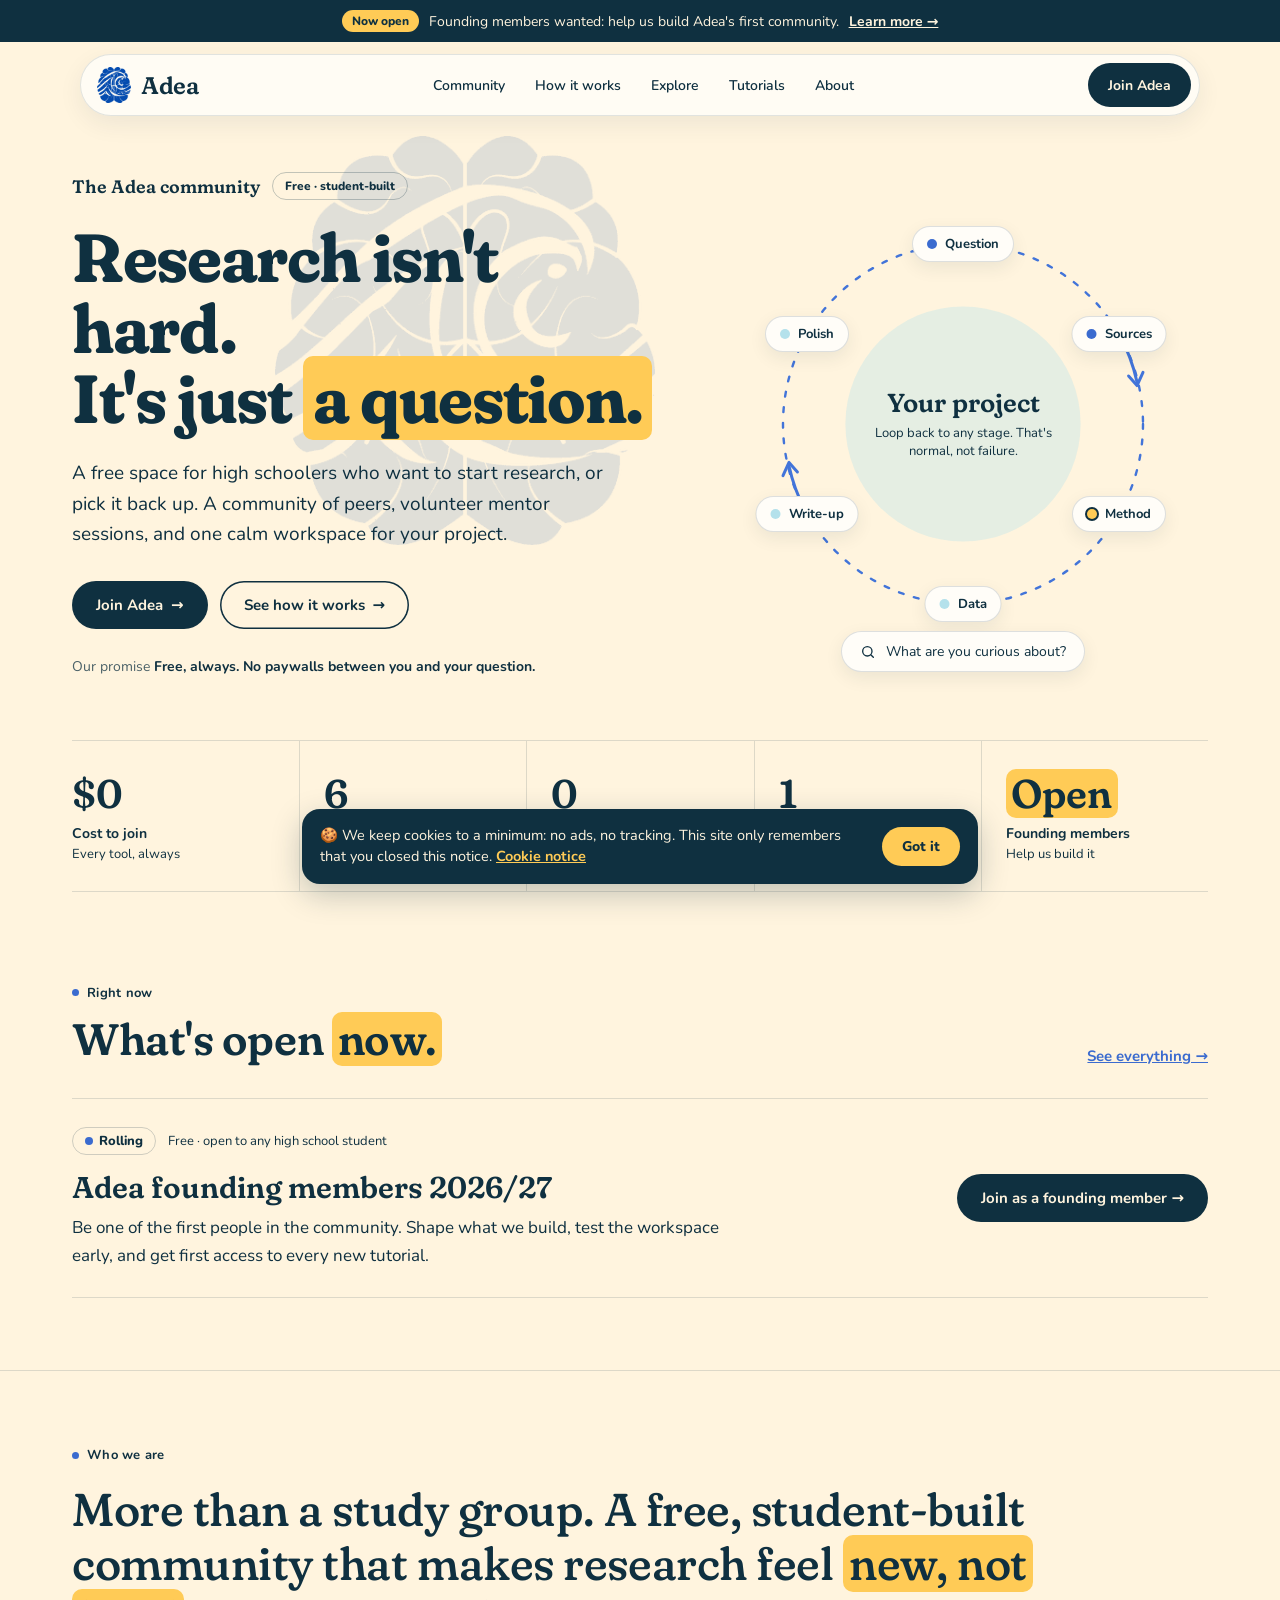
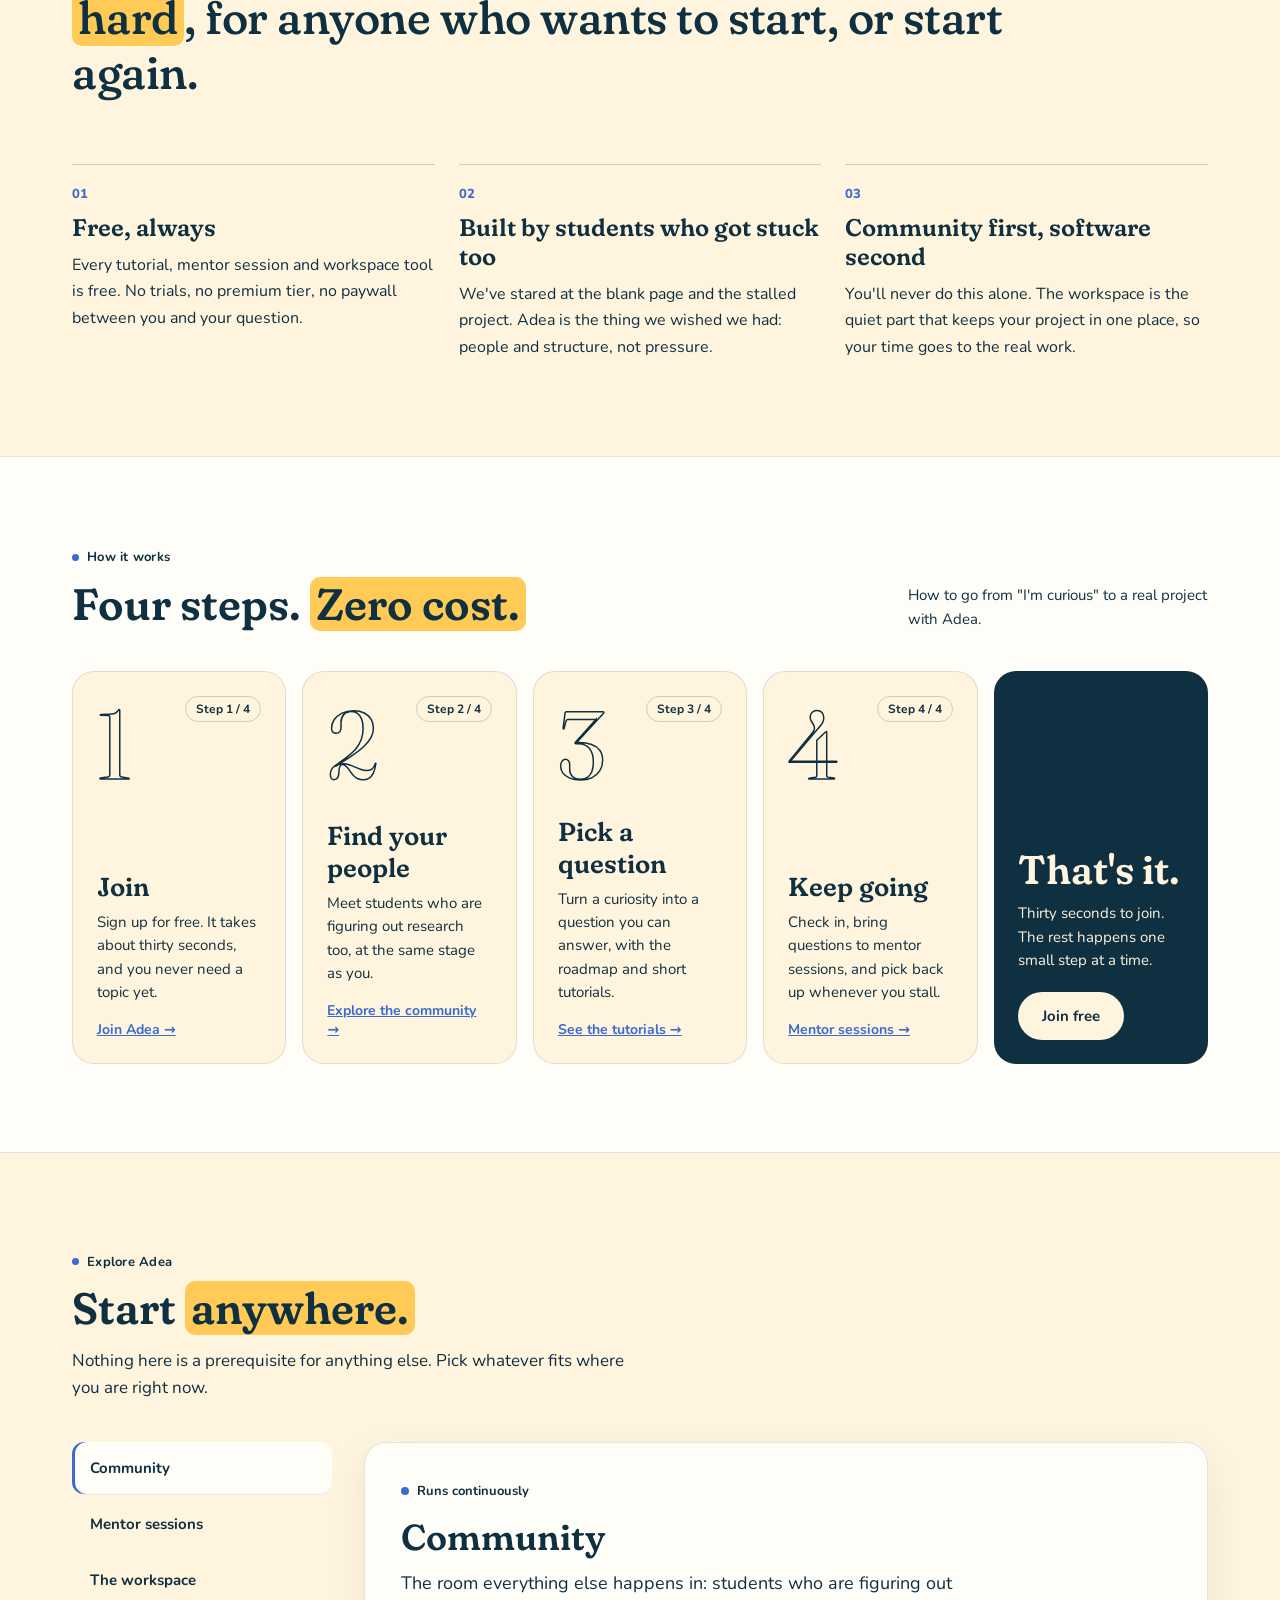
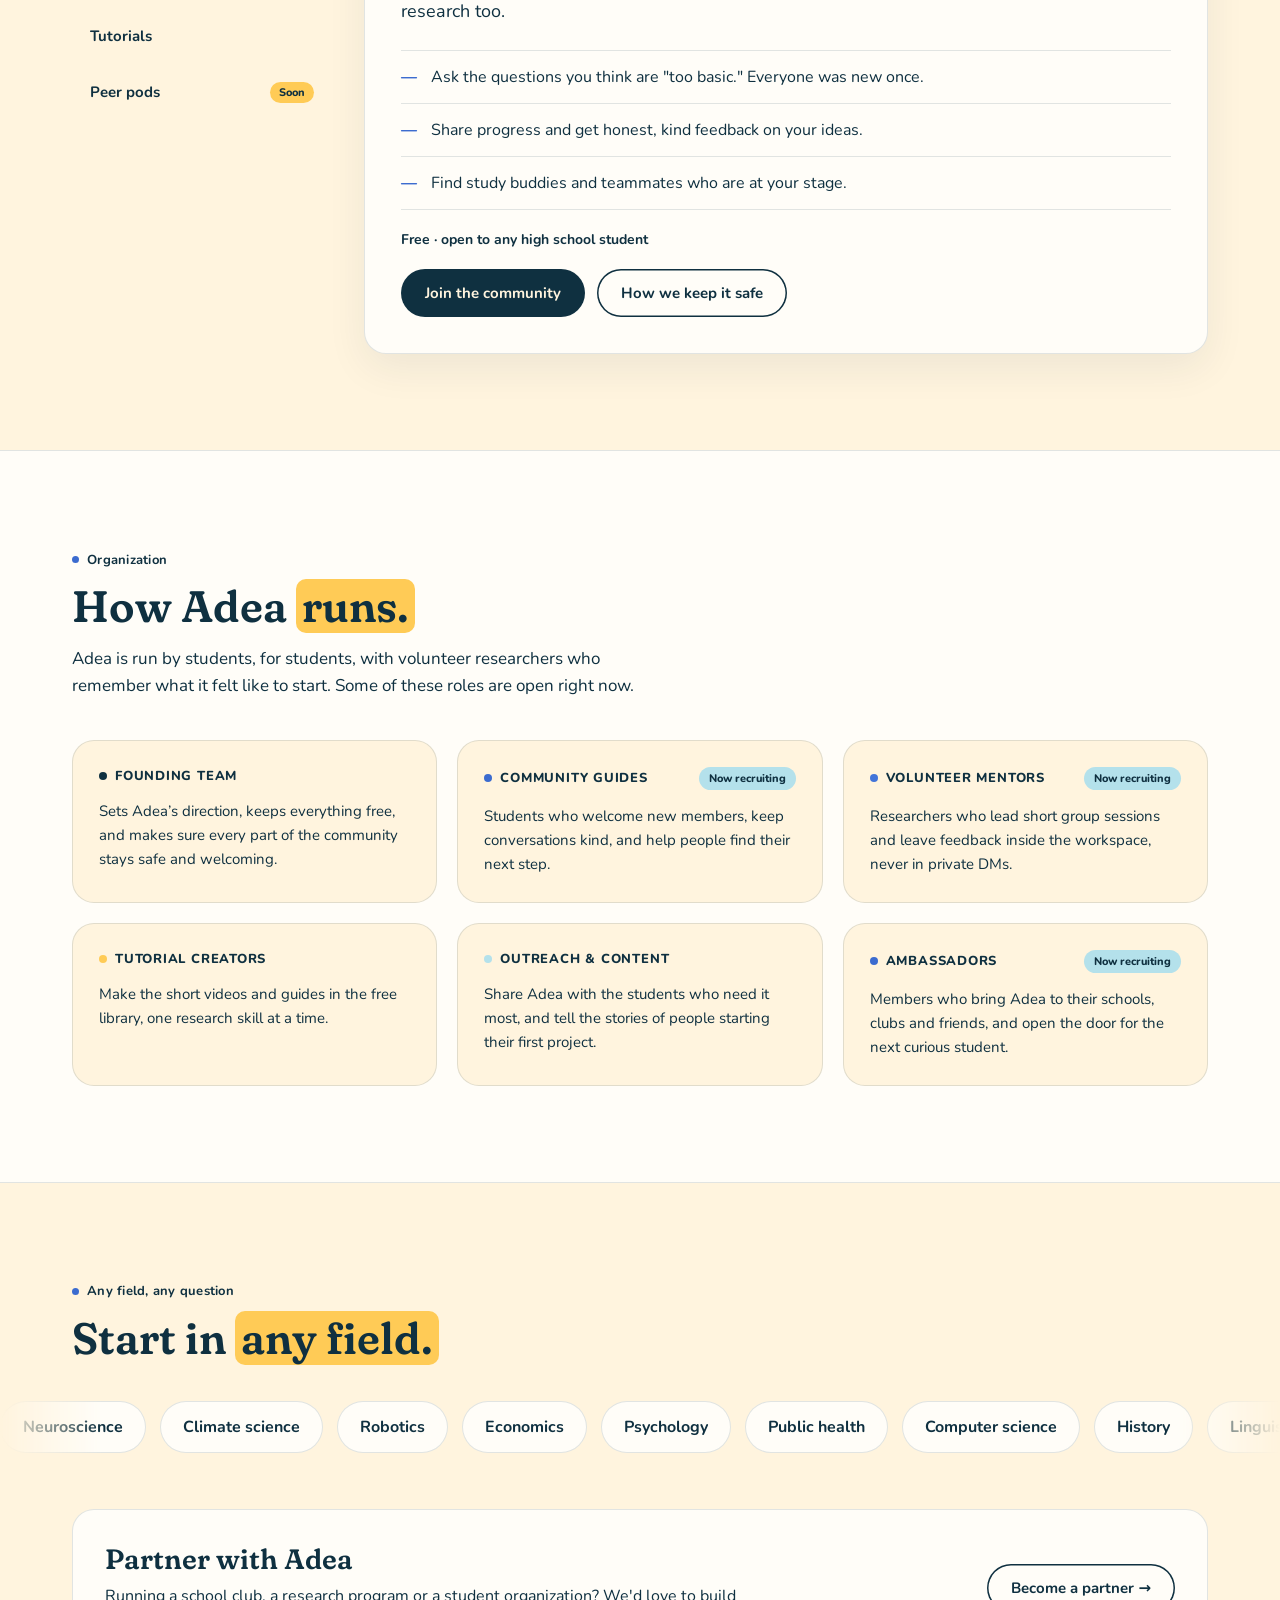
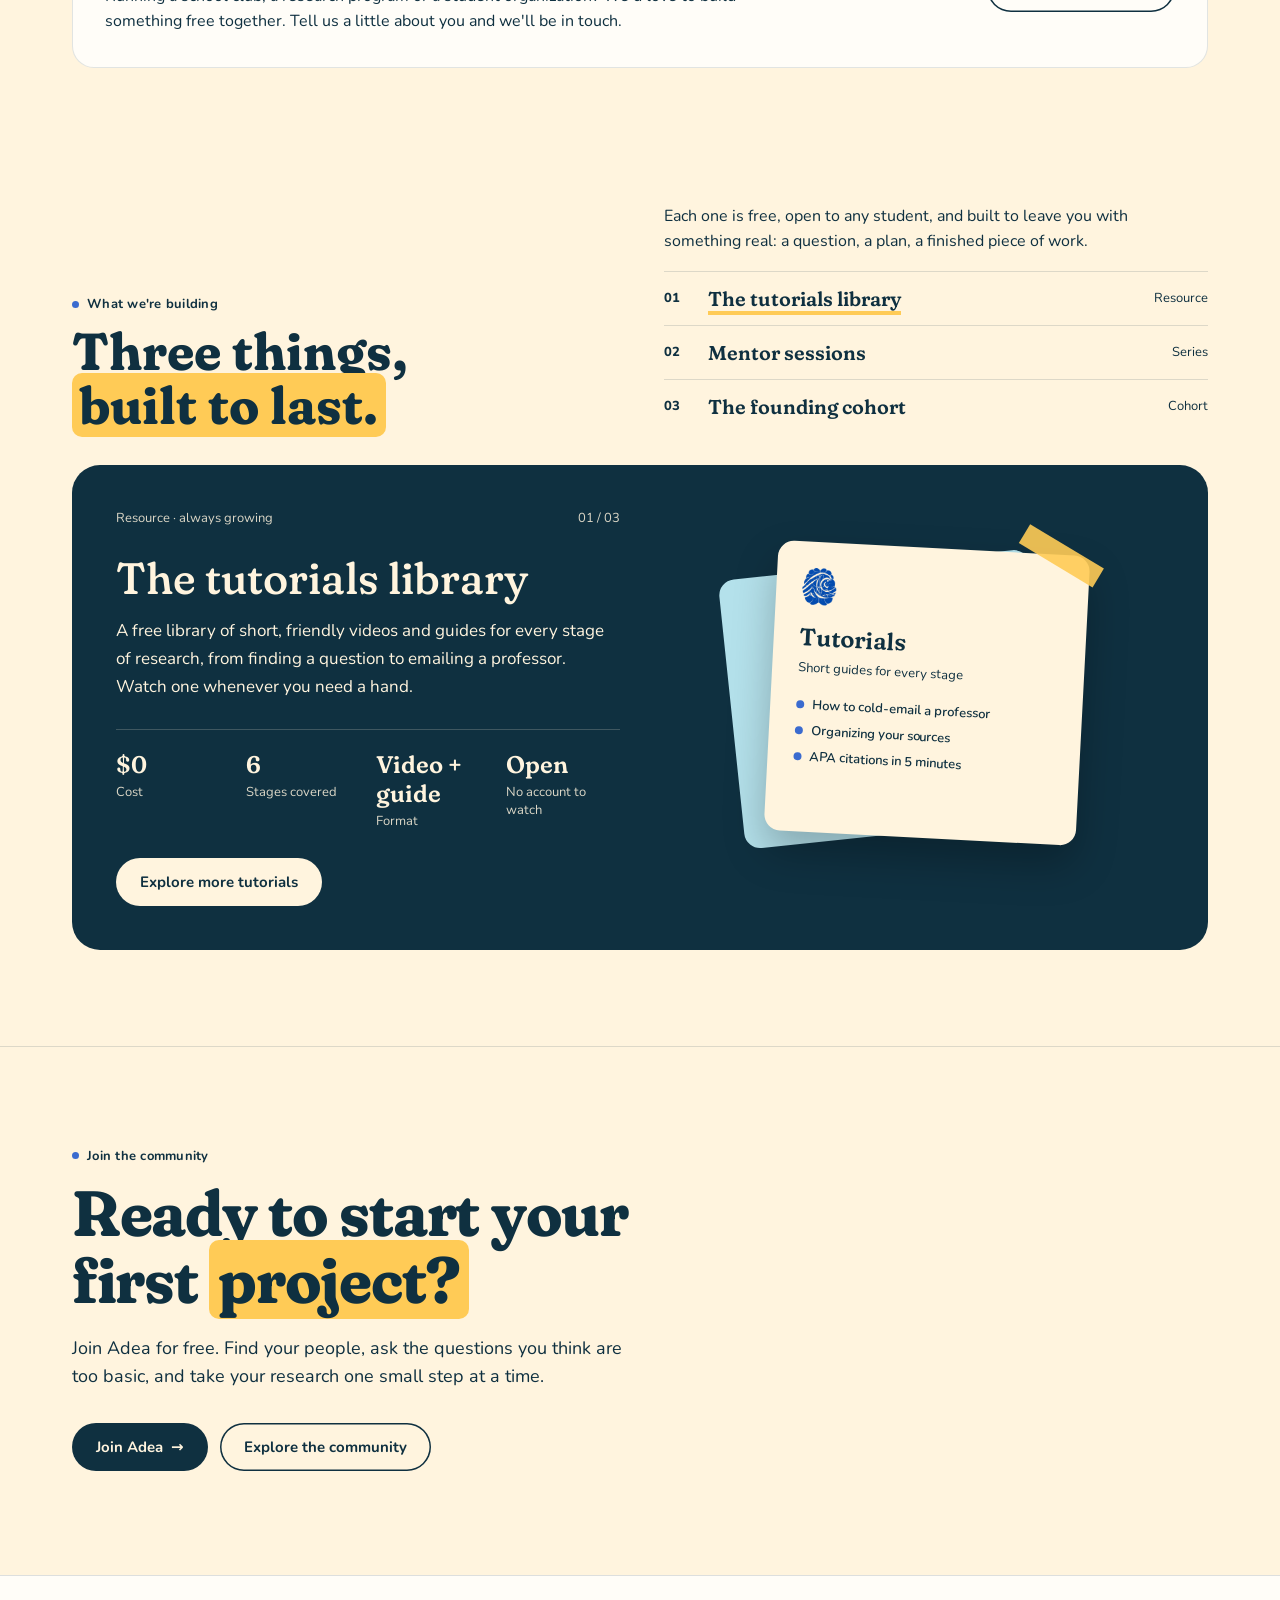
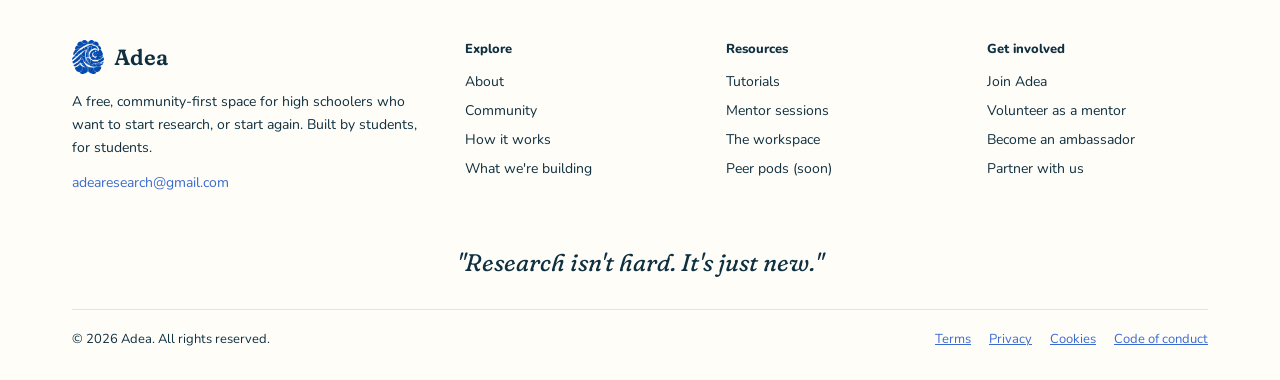
==== commit d7bc22e6: "Add legal pages, cookie notice, footer and LinkedIn share preview - Terms, Privacy, Cookies and Code" ====
--- a/index.html
+++ b/index.html
@@ -8,8 +8,15 @@
 <meta property="og:title" content="Adea: Research isn't hard. It's just new.">
 <meta property="og:description" content="A free, community-first space for high schoolers to start research or pick it back up.">
 <meta property="og:type" content="website">
-<meta property="og:image" content="/adea-logo.png">
-<meta name="twitter:card" content="summary">
+<meta property="og:url" content="https://adea-research.vercel.app/">
+<meta property="og:site_name" content="Adea">
+<meta property="og:image" content="https://adea-research.vercel.app/og-image.png">
+<meta property="og:image:width" content="1200">
+<meta property="og:image:height" content="627">
+<meta property="og:image:alt" content="Adea: Research isn’t hard. It’s just new. A free community for high schoolers.">
+<meta name="twitter:card" content="summary_large_image">
+<meta name="twitter:image" content="https://adea-research.vercel.app/og-image.png">
+<link rel="canonical" href="https://adea-research.vercel.app/">
 <link rel="icon" type="image/png" href="/favicon.png">
 <link rel="preconnect" href="https://fonts.googleapis.com">
 <link rel="preconnect" href="https://fonts.gstatic.com" crossorigin>
@@ -85,7 +92,7 @@
 <div style="background: #0F3040; color: #FFF4DE; font-size: 14px; text-align: center; padding: 10px 16px; display: flex; justify-content: center; align-items: center; gap: 10px; flex-wrap: wrap;">
 <span style="background: #FFCB56; color: #0F3040; font-weight: 800; font-size: 12px; padding: 3px 10px; border-radius: 999px;">Now open</span>
 <span>Founding members wanted: help us build Adea's first community.</span>
-<a href="#open" style="color: #FFF4DE; font-weight: 700;">Learn more →</a>
+<a href="https://forms.gle/CBrb6Z6zSfdsYG9x8" target="_blank" rel="noopener" style="color: #FFF4DE; font-weight: 700;">Learn more →</a>
 </div>
 
 <header style="position: sticky; top: 12px; z-index: 50; padding: 12px 16px 0;">
@@ -101,7 +108,7 @@
 <a class="navlink" href="#building">Tutorials</a>
 <a class="navlink" href="#team">About</a>
 </div>
-<a class="btn btn-dark" href="mailto:adearesearch@gmail.com?subject=I%20want%20to%20join%20Adea" style="min-height: 44px; padding: 0 20px; font-size: 14px;">Join Adea</a>
+<a class="btn btn-dark" href="https://forms.gle/Mxyf3WSvMfv4j68k7" target="_blank" rel="noopener" style="min-height: 44px; padding: 0 20px; font-size: 14px;">Join Adea</a>
 </nav>
 </header>
 
@@ -118,7 +125,7 @@
 <h1 class="serif h1" style="position: relative; margin: 22px 0 0; font-size: 68px; line-height: 1.04; font-weight: 700; letter-spacing: -0.02em;">Research isn't hard.<br>It's just <span class="hl" id="word">new.</span></h1>
 <p style="position: relative; margin: 24px 0 0; max-width: 540px; font-size: 19px; line-height: 1.6; color: #0F3040;">A free space for high schoolers who want to start research, or pick it back up. A community of peers, volunteer mentor sessions, and one calm workspace for your project.</p>
 <div style="position: relative; display: flex; gap: 12px; flex-wrap: wrap; margin-top: 32px;">
-<a class="btn btn-dark" href="mailto:adearesearch@gmail.com?subject=I%20want%20to%20join%20Adea">Join Adea <span aria-hidden="true">→</span></a>
+<a class="btn btn-dark" href="https://forms.gle/Mxyf3WSvMfv4j68k7" target="_blank" rel="noopener">Join Adea <span aria-hidden="true">→</span></a>
 <a class="btn btn-line" href="#how">See how it works <span aria-hidden="true">→</span></a>
 </div>
 <p style="position: relative; margin: 28px 0 0; font-size: 14px; color: #0F3040;"><span style="opacity: .75;">Our promise</span>   <strong>Free, always. No paywalls between you and your question.</strong></p>
@@ -178,7 +185,7 @@
 <h3 class="serif" style="margin: 14px 0 0; font-size: 30px; font-weight: 600;">Adea founding members 2026/27</h3>
 <p style="margin: 8px 0 0; font-size: 17px; line-height: 1.6;">Be one of the first people in the community. Shape what we build, test the workspace early, and get first access to every new tutorial.</p>
 </div>
-<a class="btn btn-dark" href="#join">Join as a founding member →</a>
+<a class="btn btn-dark" href="https://forms.gle/CBrb6Z6zSfdsYG9x8" target="_blank" rel="noopener">Join as a founding member →</a>
 </div>
 </div>
 </section>
@@ -206,7 +213,7 @@
 <div style="display: flex; justify-content: space-between; align-items: flex-start;"><span class="outline-num" aria-hidden="true">1</span><span style="font-size: 12px; font-weight: 700; padding: 4px 10px; border: 1px solid rgba(15,48,64,.2); border-radius: 999px;">Step 1 / 4</span></div>
 <h3 class="serif" style="margin: auto 0 0; padding-top: 24px; font-size: 26px; font-weight: 600;">Join</h3>
 <p style="margin: 8px 0 0; font-size: 15px; line-height: 1.55;">Sign up for free. It takes about thirty seconds, and you never need a topic yet.</p>
-<a href="mailto:adearesearch@gmail.com?subject=I%20want%20to%20join%20Adea" style="margin-top: 16px; font-weight: 700; font-size: 14px;">Join Adea →</a>
+<a href="https://forms.gle/Mxyf3WSvMfv4j68k7" target="_blank" rel="noopener" style="margin-top: 16px; font-weight: 700; font-size: 14px;">Join Adea →</a>
 </div>
 <div class="card" style="padding: 24px; display: flex; flex-direction: column; min-height: 340px; background: #FFF4DE;">
 <div style="display: flex; justify-content: space-between; align-items: flex-start;"><span class="outline-num" aria-hidden="true">2</span><span style="font-size: 12px; font-weight: 700; padding: 4px 10px; border: 1px solid rgba(15,48,64,.2); border-radius: 999px;">Step 2 / 4</span></div>
@@ -445,7 +452,7 @@
 <div><p class="serif" style="margin: 0; font-size: 24px; font-weight: 600;">Real</p><p style="margin: 4px 0 0; font-size: 13px; opacity: .85;">Say in what we build</p></div>
 <div><p class="serif" style="margin: 0; font-size: 24px; font-weight: 600;">Open</p><p style="margin: 4px 0 0; font-size: 13px; opacity: .85;">Rolling sign-up</p></div>
 </div>
-<div style="display: flex; gap: 12px; flex-wrap: wrap; margin-top: 28px;"><a class="btn btn-cream" href="#join">Join as a founding member</a></div>
+<div style="display: flex; gap: 12px; flex-wrap: wrap; margin-top: 28px;"><a class="btn btn-cream" href="https://forms.gle/CBrb6Z6zSfdsYG9x8" target="_blank" rel="noopener">Join as a founding member</a></div>
 </div>
 <div aria-hidden="true" style="position: relative; height: 340px;">
 <div style="position: absolute; left: 14%; top: 26px; width: 62%; height: 270px; background: #B4E1EB; border-radius: 16px; transform: rotate(-6deg);"></div>
@@ -471,7 +478,7 @@
 <h2 class="serif h1" style="margin: 14px 0 0; font-size: 64px; line-height: 1.05; font-weight: 700; letter-spacing: -0.02em;">Ready to start your<br>first <span class="hl">project?</span></h2>
 <p style="margin: 20px 0 0; max-width: 560px; font-size: 18px; line-height: 1.6;">Join Adea for free. Find your people, ask the questions you think are too basic, and take your research one small step at a time.</p>
 <div style="display: flex; gap: 12px; flex-wrap: wrap; margin-top: 32px;">
-<a class="btn btn-dark" href="mailto:adearesearch@gmail.com?subject=I%20want%20to%20join%20Adea">Join Adea <span aria-hidden="true">→</span></a>
+<a class="btn btn-dark" href="https://forms.gle/Mxyf3WSvMfv4j68k7" target="_blank" rel="noopener">Join Adea <span aria-hidden="true">→</span></a>
 <a class="btn btn-line" href="#explore">Explore the community</a>
 </div>
 </div>
@@ -488,12 +495,12 @@
 </div>
 <div><p style="margin: 0 0 14px; font-size: 13px; font-weight: 800;">Explore</p><div style="display: flex; flex-direction: column; gap: 10px;"><a href="#team">About</a><a href="#community">Community</a><a href="#how">How it works</a><a href="#building">What we're building</a></div></div>
 <div><p style="margin: 0 0 14px; font-size: 13px; font-weight: 800;">Resources</p><div style="display: flex; flex-direction: column; gap: 10px;"><a href="#building">Tutorials</a><a href="#explore">Mentor sessions</a><a href="#explore">The workspace</a><a href="#explore">Peer pods (soon)</a></div></div>
-<div><p style="margin: 0 0 14px; font-size: 13px; font-weight: 800;">Get involved</p><div style="display: flex; flex-direction: column; gap: 10px;"><a href="mailto:adearesearch@gmail.com?subject=I%20want%20to%20join%20Adea">Join Adea</a><a href="#team">Volunteer as a mentor</a><a href="#team">Become an ambassador</a><a href="mailto:adearesearch@gmail.com">Partner with us</a></div></div>
+<div><p style="margin: 0 0 14px; font-size: 13px; font-weight: 800;">Get involved</p><div style="display: flex; flex-direction: column; gap: 10px;"><a href="https://forms.gle/Mxyf3WSvMfv4j68k7" target="_blank" rel="noopener">Join Adea</a><a href="#team">Volunteer as a mentor</a><a href="#team">Become an ambassador</a><a href="mailto:adearesearch@gmail.com">Partner with us</a></div></div>
 </div>
 <p class="serif" style="margin: 56px 0 0; text-align: center; font-size: 24px; font-style: italic;">"Research isn't hard. It's just new."</p>
 <div style="margin-top: 32px; padding-top: 20px; border-top: 1px solid rgba(15,48,64,.12); display: flex; justify-content: space-between; gap: 12px; flex-wrap: wrap; font-size: 13px;">
-<span>© 2026 Adea. Free, forever.</span>
-<span style="display: flex; gap: 18px;"><a href="#top">Terms</a><a href="#top">Privacy</a><a href="#top">Code of conduct</a></span>
+<span>© 2026 Adea. All rights reserved.</span>
+<span style="display: flex; gap: 18px; flex-wrap: wrap;"><!--LI--><a href="/terms">Terms</a><a href="/privacy">Privacy</a><a href="/cookies">Cookies</a><a href="/code-of-conduct">Code of conduct</a></span>
 </div>
 </div>
 </footer>
@@ -536,5 +543,6 @@
   });
 })();
 </script>
+<script src="/cookie-notice.js" defer></script>
 </body>
 </html>
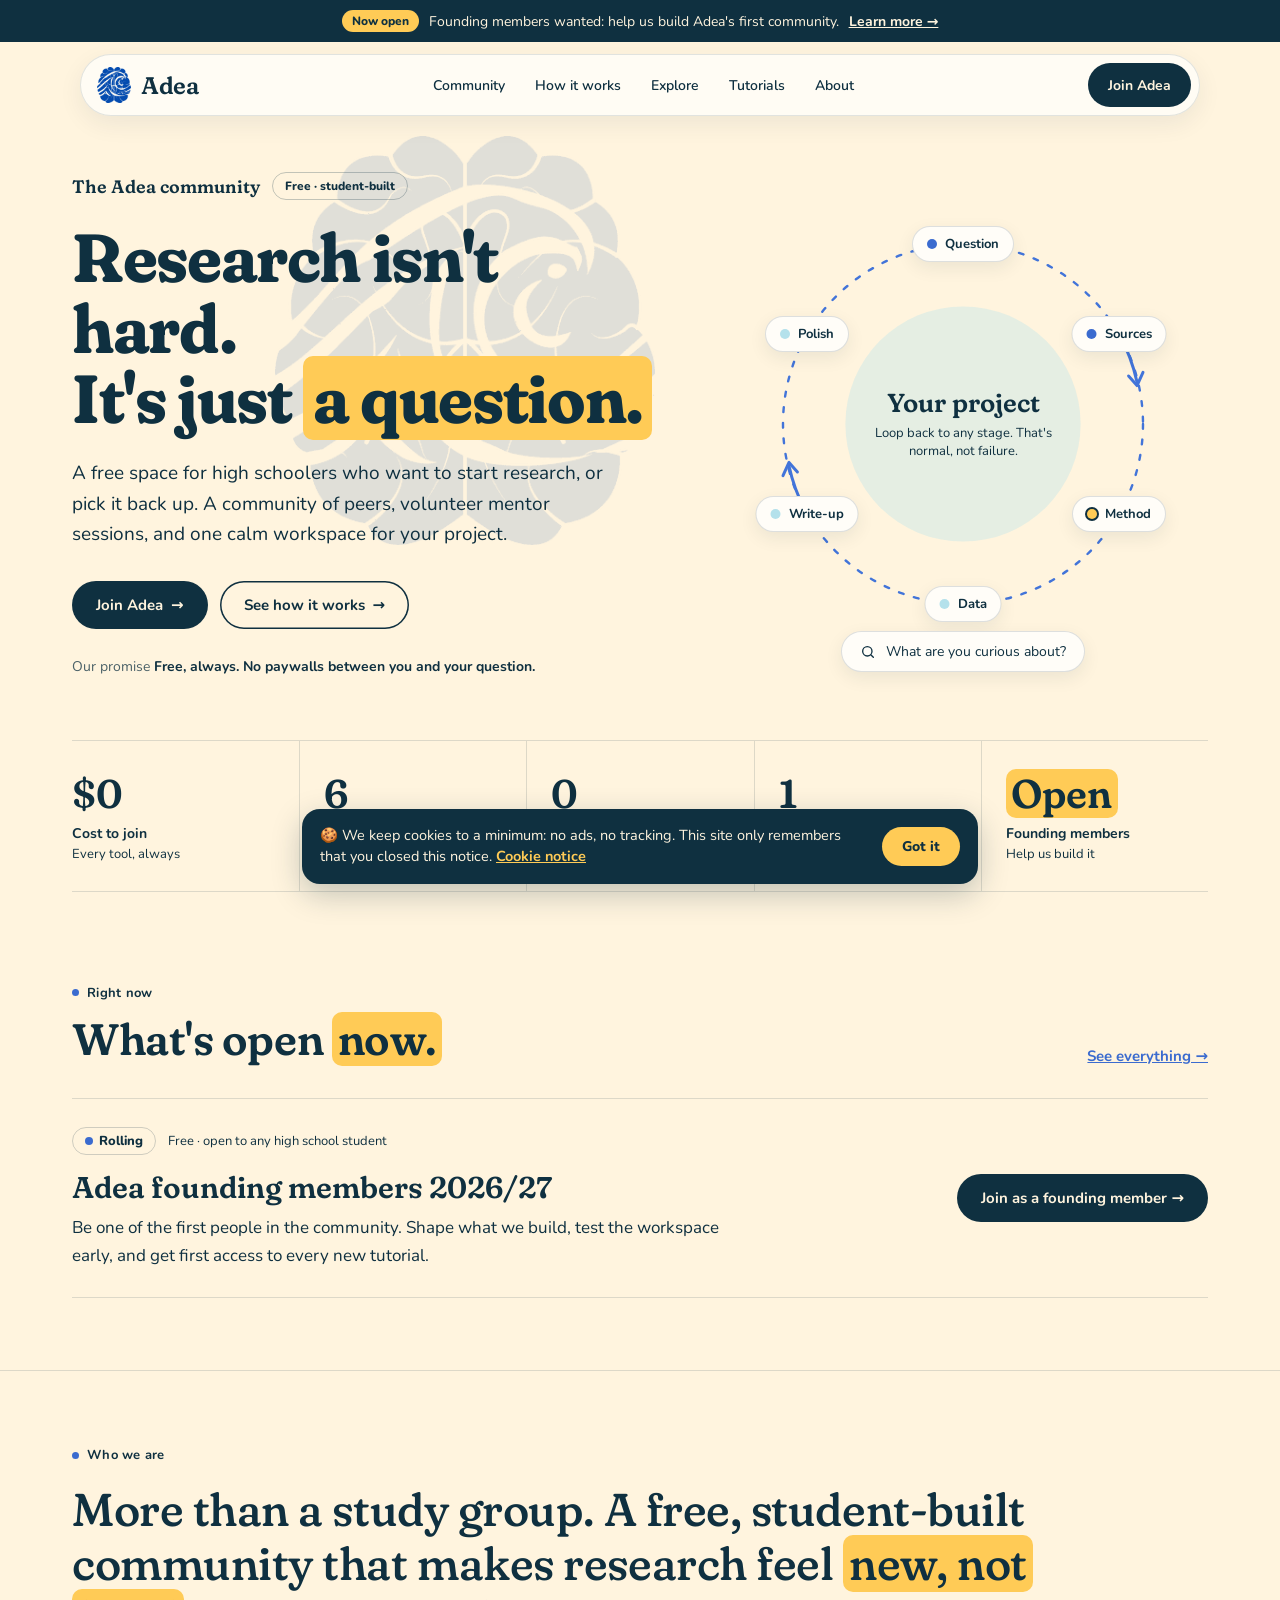
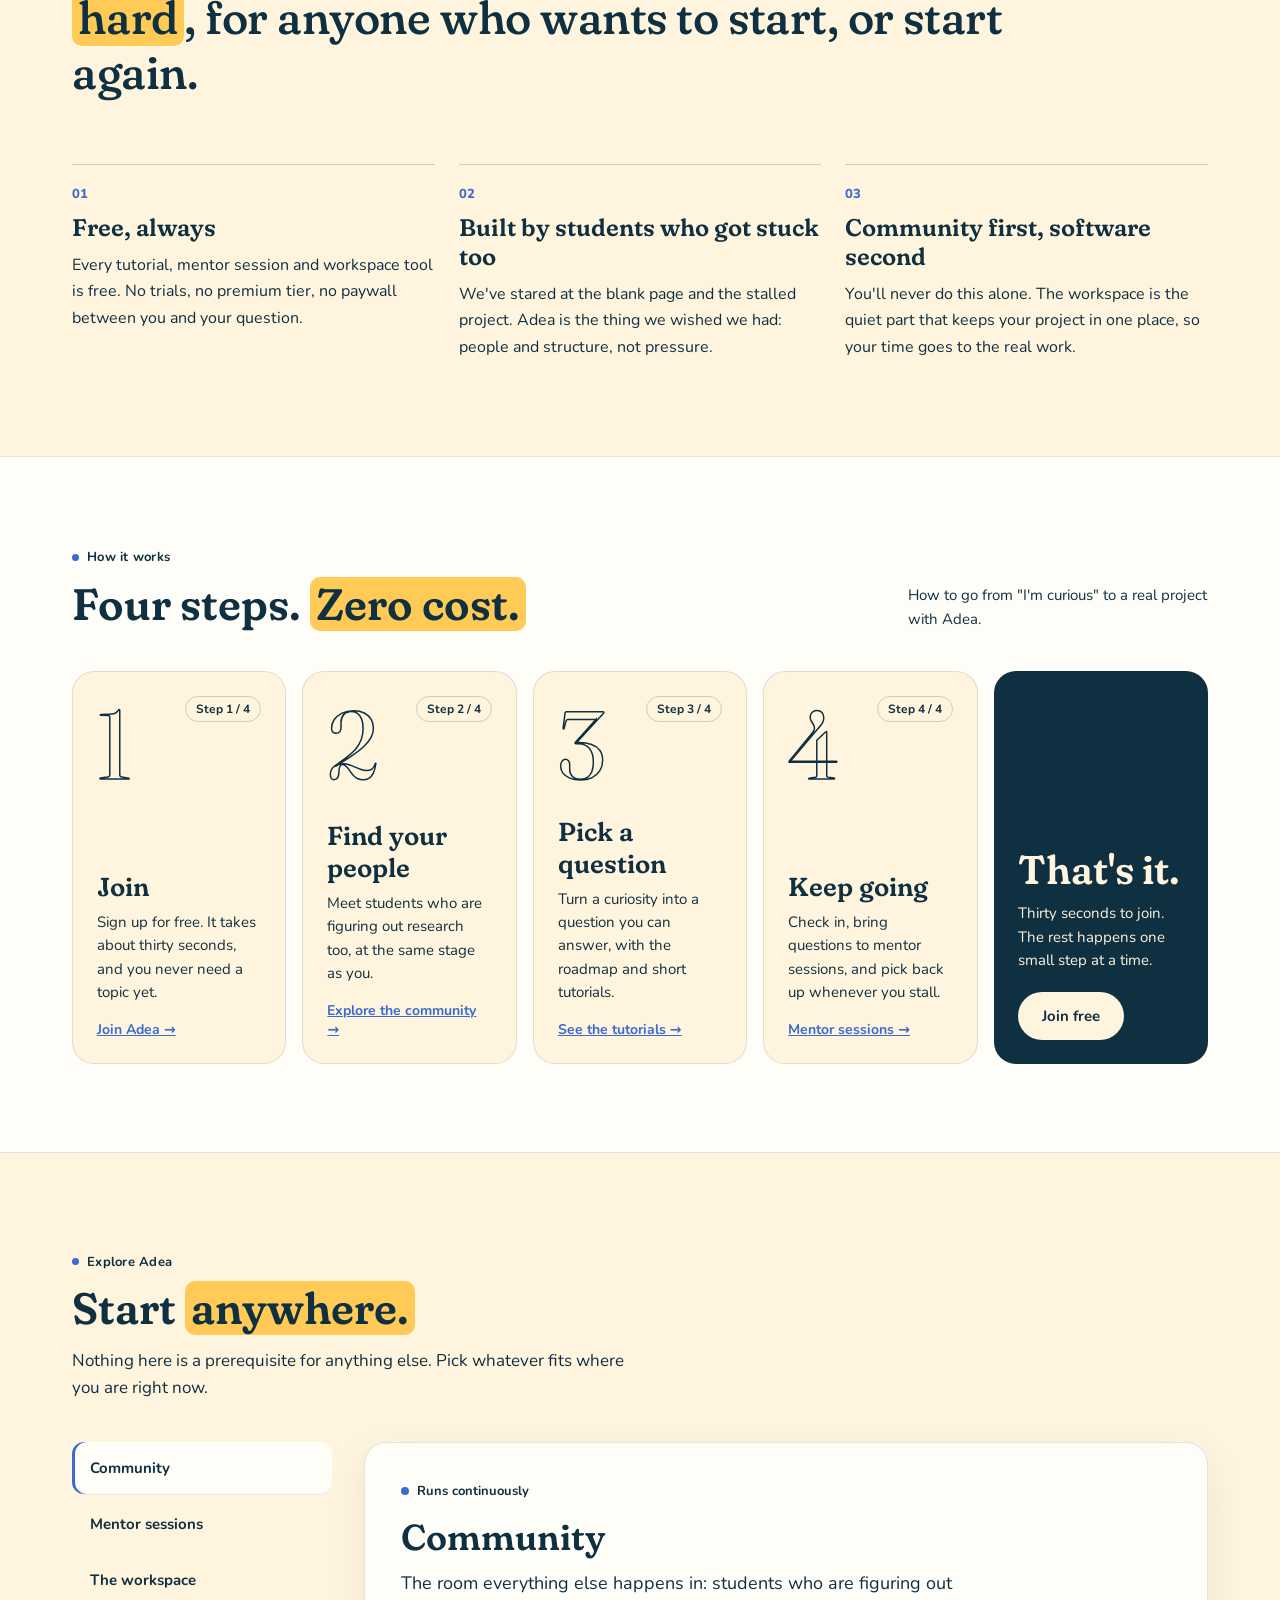
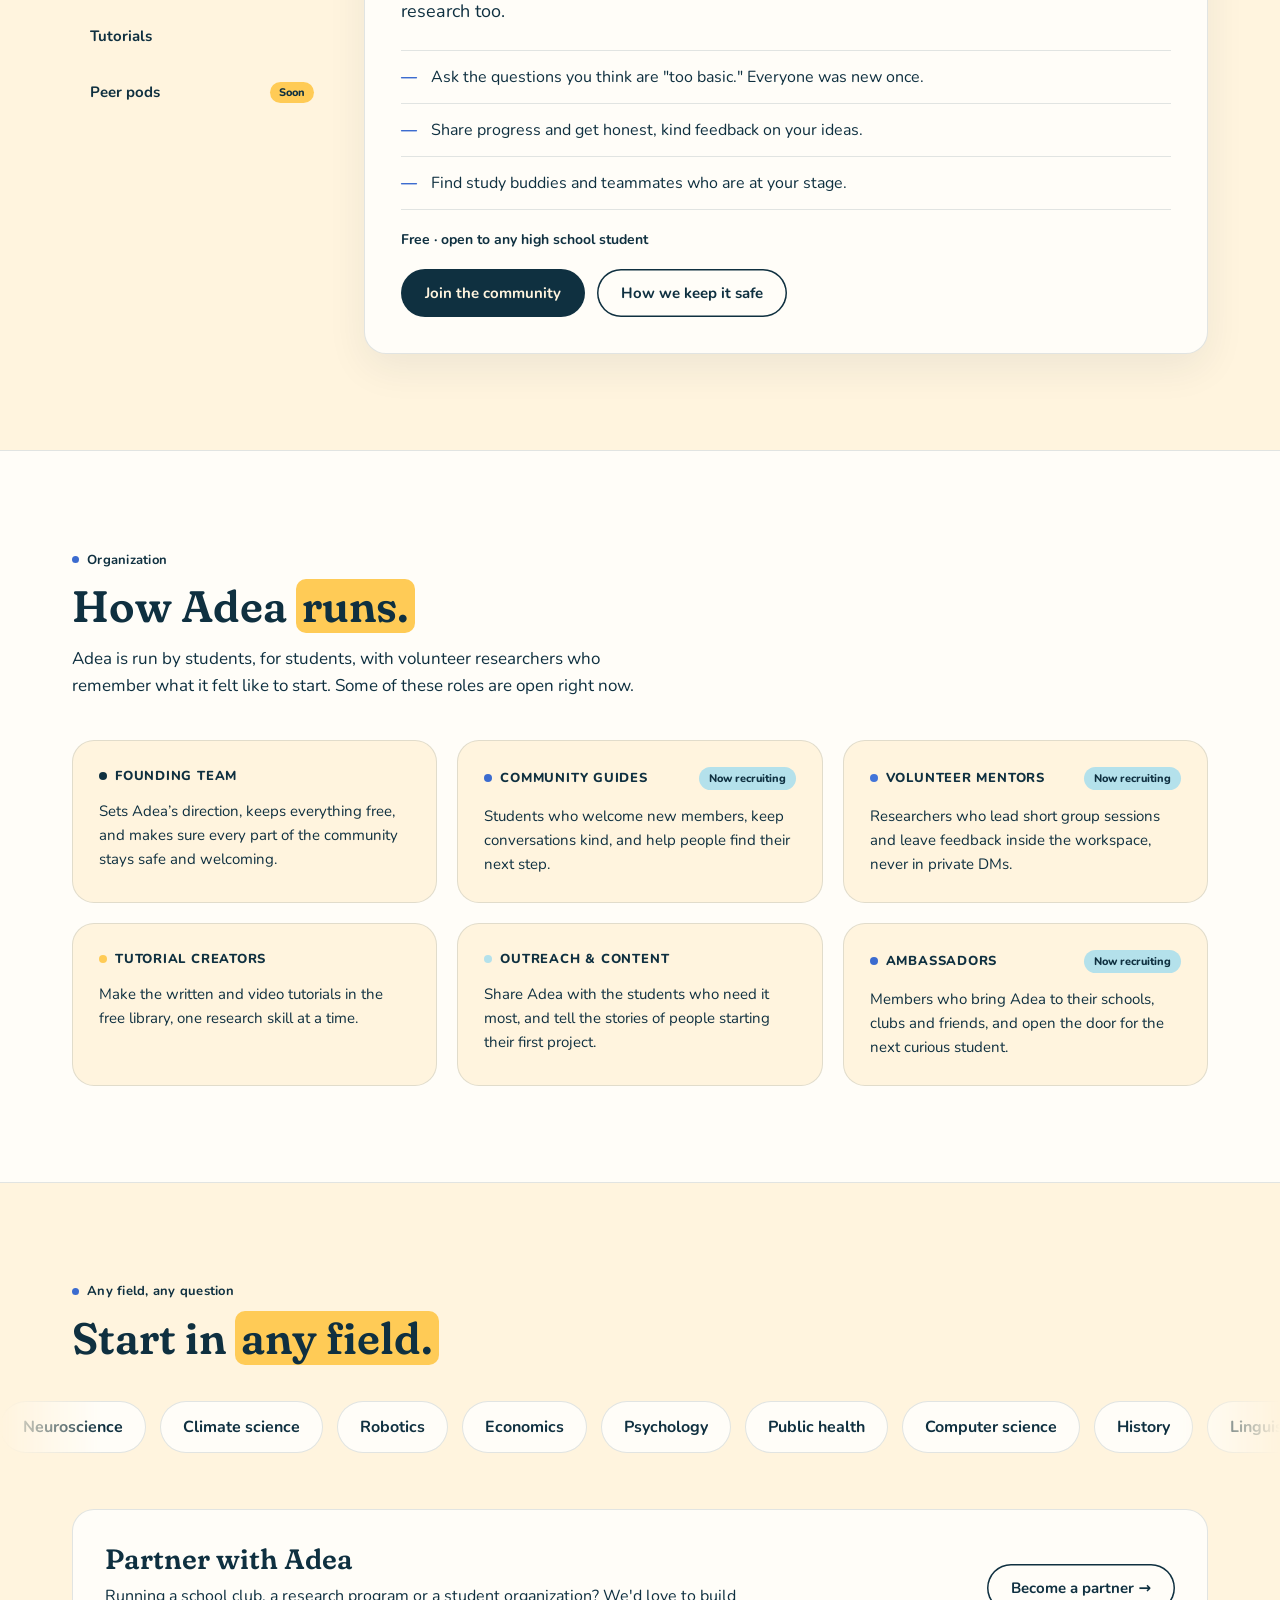
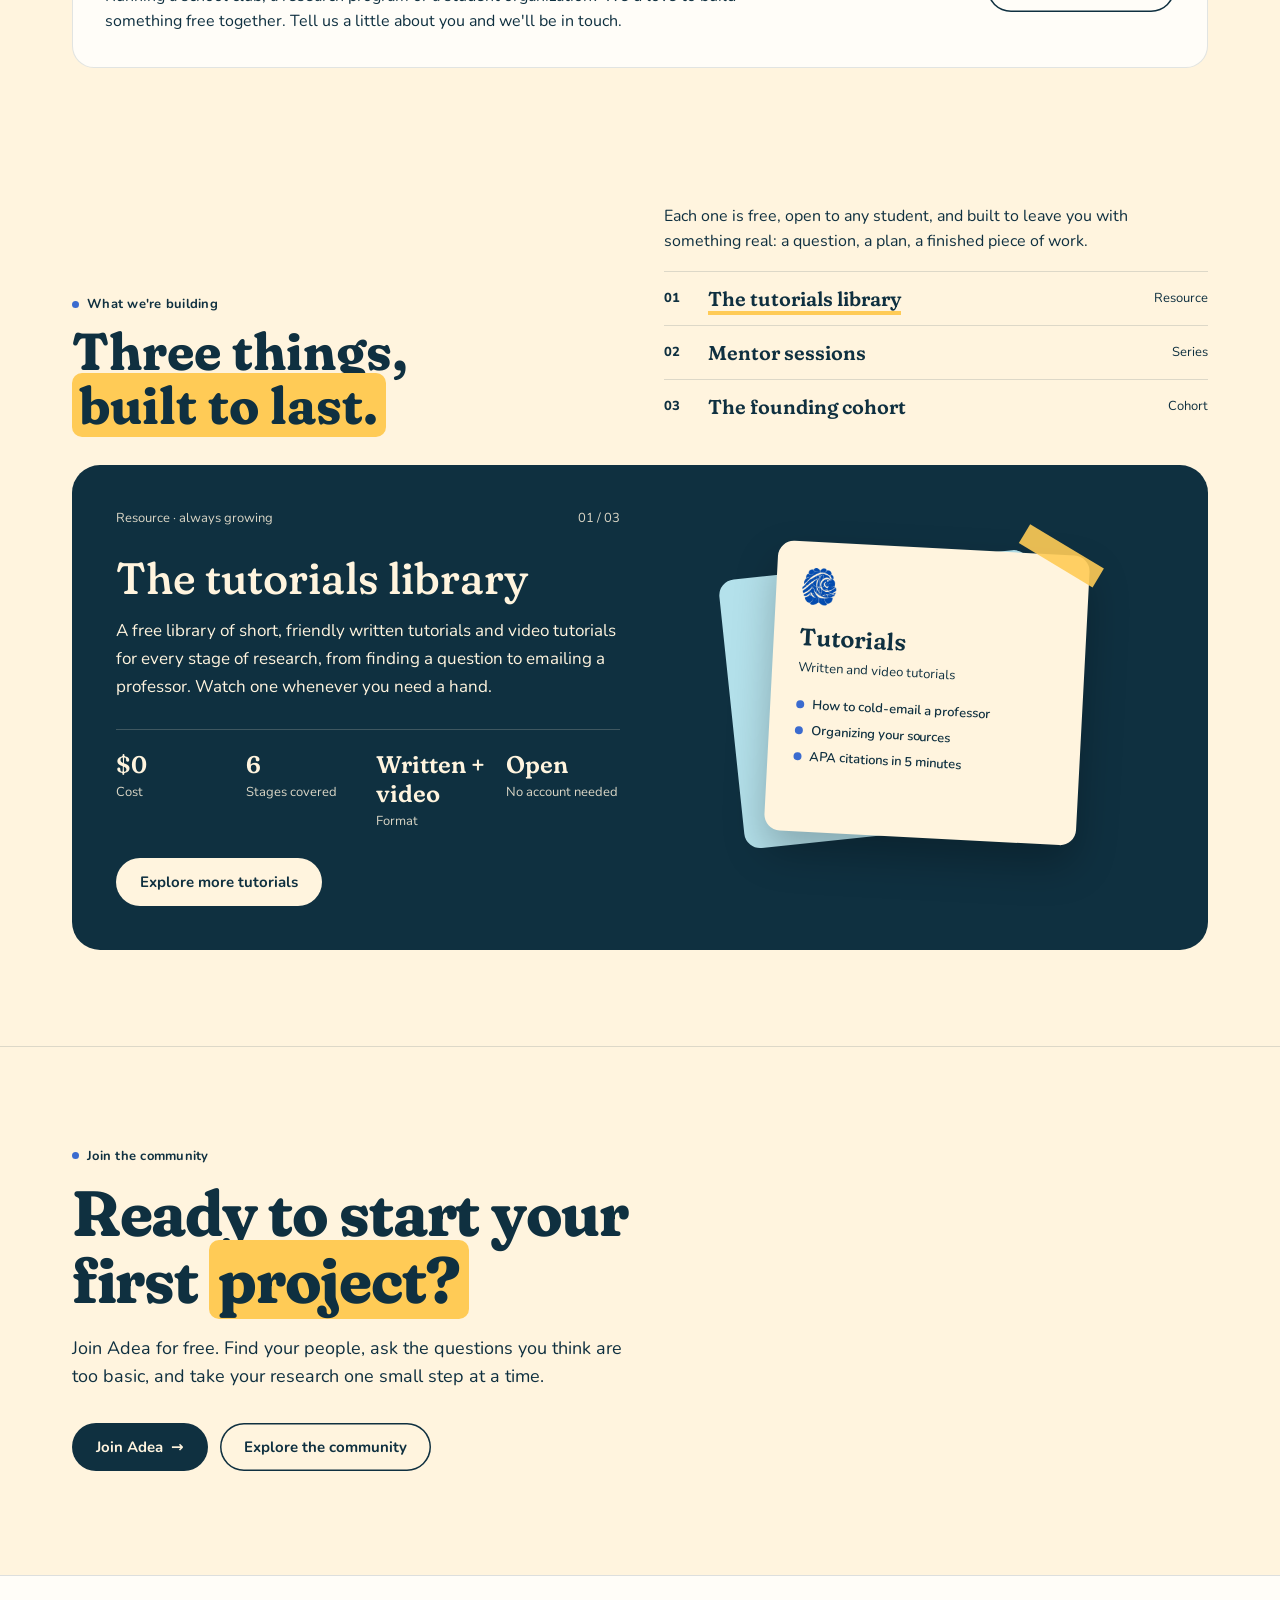
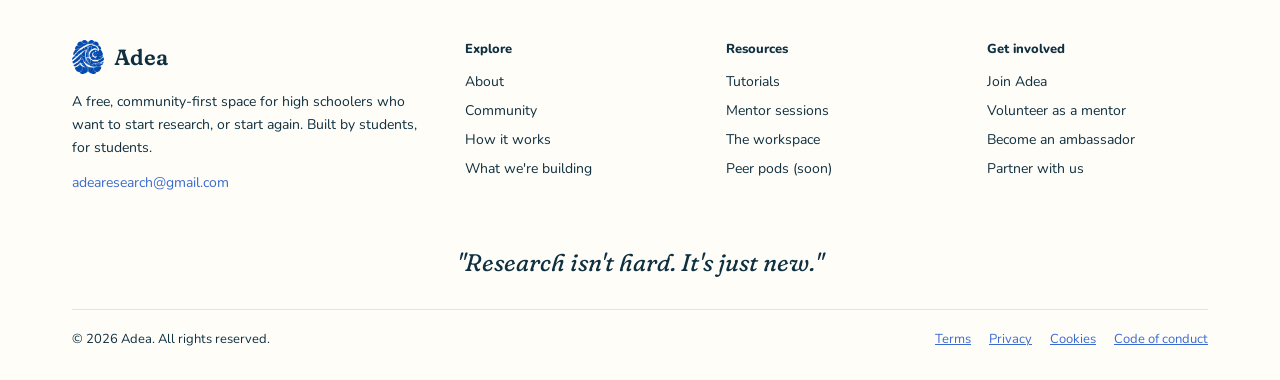
==== commit aef2796a: "Rename guides to written tutorials and videos to video tutorials Co-Authored-By: Claude Sonnet 5.5 <" ====
--- a/index.html
+++ b/index.html
@@ -295,13 +295,13 @@
 <div role="tabpanel" id="p-ex-3" aria-labelledby="t-ex-3" tabindex="0" class="card" hidden style="padding: 36px; box-shadow: 0 14px 40px rgba(15,48,64,.07);">
 <p style="margin: 0; display: inline-flex; align-items: center; gap: 8px; font-size: 13px; font-weight: 700;"><span class="dot" style="width: 8px; height: 8px; background: #3B6BCF;"></span>Growing library</p>
 <h3 class="serif" style="margin: 14px 0 0; font-size: 36px; font-weight: 600;">Tutorials</h3>
-<p style="margin: 10px 0 0; font-size: 18px; line-height: 1.6; max-width: 620px;">Short, friendly videos and guides for every step of your research.</p>
+<p style="margin: 10px 0 0; font-size: 18px; line-height: 1.6; max-width: 620px;">Short, friendly written and video tutorials for every step of your research.</p>
 <ul style="list-style: none; margin: 24px 0 0; padding: 0; border-top: 1px solid rgba(15,48,64,.12);">
 <li style="display: flex; gap: 14px; padding: 14px 0; border-bottom: 1px solid rgba(15,48,64,.12); font-size: 16px; line-height: 1.5;"><span aria-hidden="true" style="color: #3B6BCF; font-weight: 800;">—</span><span>How to cold-email a professor</span></li>
 <li style="display: flex; gap: 14px; padding: 14px 0; border-bottom: 1px solid rgba(15,48,64,.12); font-size: 16px; line-height: 1.5;"><span aria-hidden="true" style="color: #3B6BCF; font-weight: 800;">—</span><span>Organizing your sources</span></li>
 <li style="display: flex; gap: 14px; padding: 14px 0; border-bottom: 1px solid rgba(15,48,64,.12); font-size: 16px; line-height: 1.5;"><span aria-hidden="true" style="color: #3B6BCF; font-weight: 800;">—</span><span>APA citations in 5 minutes</span></li>
 </ul>
-<p style="margin: 20px 0 0; font-size: 14px; font-weight: 700;">Free · no account needed to watch</p>
+<p style="margin: 20px 0 0; font-size: 14px; font-weight: 700;">Free · no account needed</p>
 <div style="display: flex; gap: 12px; flex-wrap: wrap; margin-top: 20px;"><a class="btn btn-dark" href="#join">Join for new tutorials</a><a class="btn btn-line" href="#building">Explore more tutorials</a></div>
 </div>
 <div role="tabpanel" id="p-ex-4" aria-labelledby="t-ex-4" tabindex="0" class="card" hidden style="padding: 36px; box-shadow: 0 14px 40px rgba(15,48,64,.07);">
@@ -330,7 +330,7 @@
 <div class="card" style="padding: 26px; background: #FFF4DE;"><div style="display: flex; justify-content: space-between; align-items: center; gap: 10px;"><p style="margin: 0; font-size: 13px; font-weight: 800; letter-spacing: .06em; text-transform: uppercase;"><span class="dot" style="width: 8px; height: 8px; margin-right: 8px; background: #0F3040;"></span>Founding team</p></div><p style="margin: 14px 0 0; font-size: 15px; line-height: 1.6;">Sets Adea’s direction, keeps everything free, and makes sure every part of the community stays safe and welcoming.</p></div>
 <div class="card" style="padding: 26px; background: #FFF4DE;"><div style="display: flex; justify-content: space-between; align-items: center; gap: 10px;"><p style="margin: 0; font-size: 13px; font-weight: 800; letter-spacing: .06em; text-transform: uppercase;"><span class="dot" style="width: 8px; height: 8px; margin-right: 8px; background: #3B6BCF;"></span>Community guides</p><span style="font-size: 11px; font-weight: 800; background: #B4E1EB; padding: 4px 10px; border-radius: 999px; white-space: nowrap;">Now recruiting</span></div><p style="margin: 14px 0 0; font-size: 15px; line-height: 1.6;">Students who welcome new members, keep conversations kind, and help people find their next step.</p></div>
 <div class="card" style="padding: 26px; background: #FFF4DE;"><div style="display: flex; justify-content: space-between; align-items: center; gap: 10px;"><p style="margin: 0; font-size: 13px; font-weight: 800; letter-spacing: .06em; text-transform: uppercase;"><span class="dot" style="width: 8px; height: 8px; margin-right: 8px; background: #4274D9;"></span>Volunteer mentors</p><span style="font-size: 11px; font-weight: 800; background: #B4E1EB; padding: 4px 10px; border-radius: 999px; white-space: nowrap;">Now recruiting</span></div><p style="margin: 14px 0 0; font-size: 15px; line-height: 1.6;">Researchers who lead short group sessions and leave feedback inside the workspace, never in private DMs.</p></div>
-<div class="card" style="padding: 26px; background: #FFF4DE;"><div style="display: flex; justify-content: space-between; align-items: center; gap: 10px;"><p style="margin: 0; font-size: 13px; font-weight: 800; letter-spacing: .06em; text-transform: uppercase;"><span class="dot" style="width: 8px; height: 8px; margin-right: 8px; background: #FFCB56;"></span>Tutorial creators</p></div><p style="margin: 14px 0 0; font-size: 15px; line-height: 1.6;">Make the short videos and guides in the free library, one research skill at a time.</p></div>
+<div class="card" style="padding: 26px; background: #FFF4DE;"><div style="display: flex; justify-content: space-between; align-items: center; gap: 10px;"><p style="margin: 0; font-size: 13px; font-weight: 800; letter-spacing: .06em; text-transform: uppercase;"><span class="dot" style="width: 8px; height: 8px; margin-right: 8px; background: #FFCB56;"></span>Tutorial creators</p></div><p style="margin: 14px 0 0; font-size: 15px; line-height: 1.6;">Make the written and video tutorials in the free library, one research skill at a time.</p></div>
 <div class="card" style="padding: 26px; background: #FFF4DE;"><div style="display: flex; justify-content: space-between; align-items: center; gap: 10px;"><p style="margin: 0; font-size: 13px; font-weight: 800; letter-spacing: .06em; text-transform: uppercase;"><span class="dot" style="width: 8px; height: 8px; margin-right: 8px; background: #B4E1EB;"></span>Outreach &amp; content</p></div><p style="margin: 14px 0 0; font-size: 15px; line-height: 1.6;">Share Adea with the students who need it most, and tell the stories of people starting their first project.</p></div>
 <div class="card" style="padding: 26px; background: #FFF4DE;"><div style="display: flex; justify-content: space-between; align-items: center; gap: 10px;"><p style="margin: 0; font-size: 13px; font-weight: 800; letter-spacing: .06em; text-transform: uppercase;"><span class="dot" style="width: 8px; height: 8px; margin-right: 8px; background: #3B6BCF;"></span>Ambassadors</p><span style="font-size: 11px; font-weight: 800; background: #B4E1EB; padding: 4px 10px; border-radius: 999px; white-space: nowrap;">Now recruiting</span></div><p style="margin: 14px 0 0; font-size: 15px; line-height: 1.6;">Members who bring Adea to their schools, clubs and friends, and open the door for the next curious student.</p></div>
 </div>
@@ -387,12 +387,12 @@
 <div>
 <div style="display: flex; justify-content: space-between; font-size: 13px; opacity: .85;"><span>Resource · always growing</span><span>01 / 03</span></div>
 <h3 class="serif" style="margin: 28px 0 0; font-size: 44px; font-weight: 500; line-height: 1.05;">The tutorials library</h3>
-<p style="margin: 16px 0 0; font-size: 17px; line-height: 1.65; max-width: 520px;">A free library of short, friendly videos and guides for every stage of research, from finding a question to emailing a professor. Watch one whenever you need a hand.</p>
+<p style="margin: 16px 0 0; font-size: 17px; line-height: 1.65; max-width: 520px;">A free library of short, friendly written tutorials and video tutorials for every stage of research, from finding a question to emailing a professor. Watch one whenever you need a hand.</p>
 <div class="facts">
 <div><p class="serif" style="margin: 0; font-size: 24px; font-weight: 600;">$0</p><p style="margin: 4px 0 0; font-size: 13px; opacity: .85;">Cost</p></div>
 <div><p class="serif" style="margin: 0; font-size: 24px; font-weight: 600;">6</p><p style="margin: 4px 0 0; font-size: 13px; opacity: .85;">Stages covered</p></div>
-<div><p class="serif" style="margin: 0; font-size: 24px; font-weight: 600;">Video + guide</p><p style="margin: 4px 0 0; font-size: 13px; opacity: .85;">Format</p></div>
-<div><p class="serif" style="margin: 0; font-size: 24px; font-weight: 600;">Open</p><p style="margin: 4px 0 0; font-size: 13px; opacity: .85;">No account to watch</p></div>
+<div><p class="serif" style="margin: 0; font-size: 24px; font-weight: 600;">Written + video</p><p style="margin: 4px 0 0; font-size: 13px; opacity: .85;">Format</p></div>
+<div><p class="serif" style="margin: 0; font-size: 24px; font-weight: 600;">Open</p><p style="margin: 4px 0 0; font-size: 13px; opacity: .85;">No account needed</p></div>
 </div>
 <div style="display: flex; gap: 12px; flex-wrap: wrap; margin-top: 28px;"><a class="btn btn-cream" href="#join">Explore more tutorials</a></div>
 </div>
@@ -402,7 +402,7 @@
 <span style="position: absolute; right: -14px; top: -10px; width: 86px; height: 22px; background: #FFCB56; opacity: .9; transform: rotate(28deg);"></span>
 <img src="/adea-logo.png" alt="" style="width: 34px;">
 <p class="serif" style="margin: 14px 0 0; font-size: 24px; font-weight: 600; line-height: 1.1;">Tutorials</p>
-<p style="margin: 8px 0 0; font-size: 13px; line-height: 1.5;">Short guides for every stage</p>
+<p style="margin: 8px 0 0; font-size: 13px; line-height: 1.5;">Written and video tutorials</p>
 <div style="margin-top: 18px; display: flex; flex-direction: column; gap: 8px;">
 <div style="display: flex; gap: 8px; align-items: center; font-size: 13px; font-weight: 600;"><span class="dot" style="width: 8px; height: 8px; background: #3B6BCF;"></span>How to cold-email a professor</div>
 <div style="display: flex; gap: 8px; align-items: center; font-size: 13px; font-weight: 600;"><span class="dot" style="width: 8px; height: 8px; background: #3B6BCF;"></span>Organizing your sources</div>
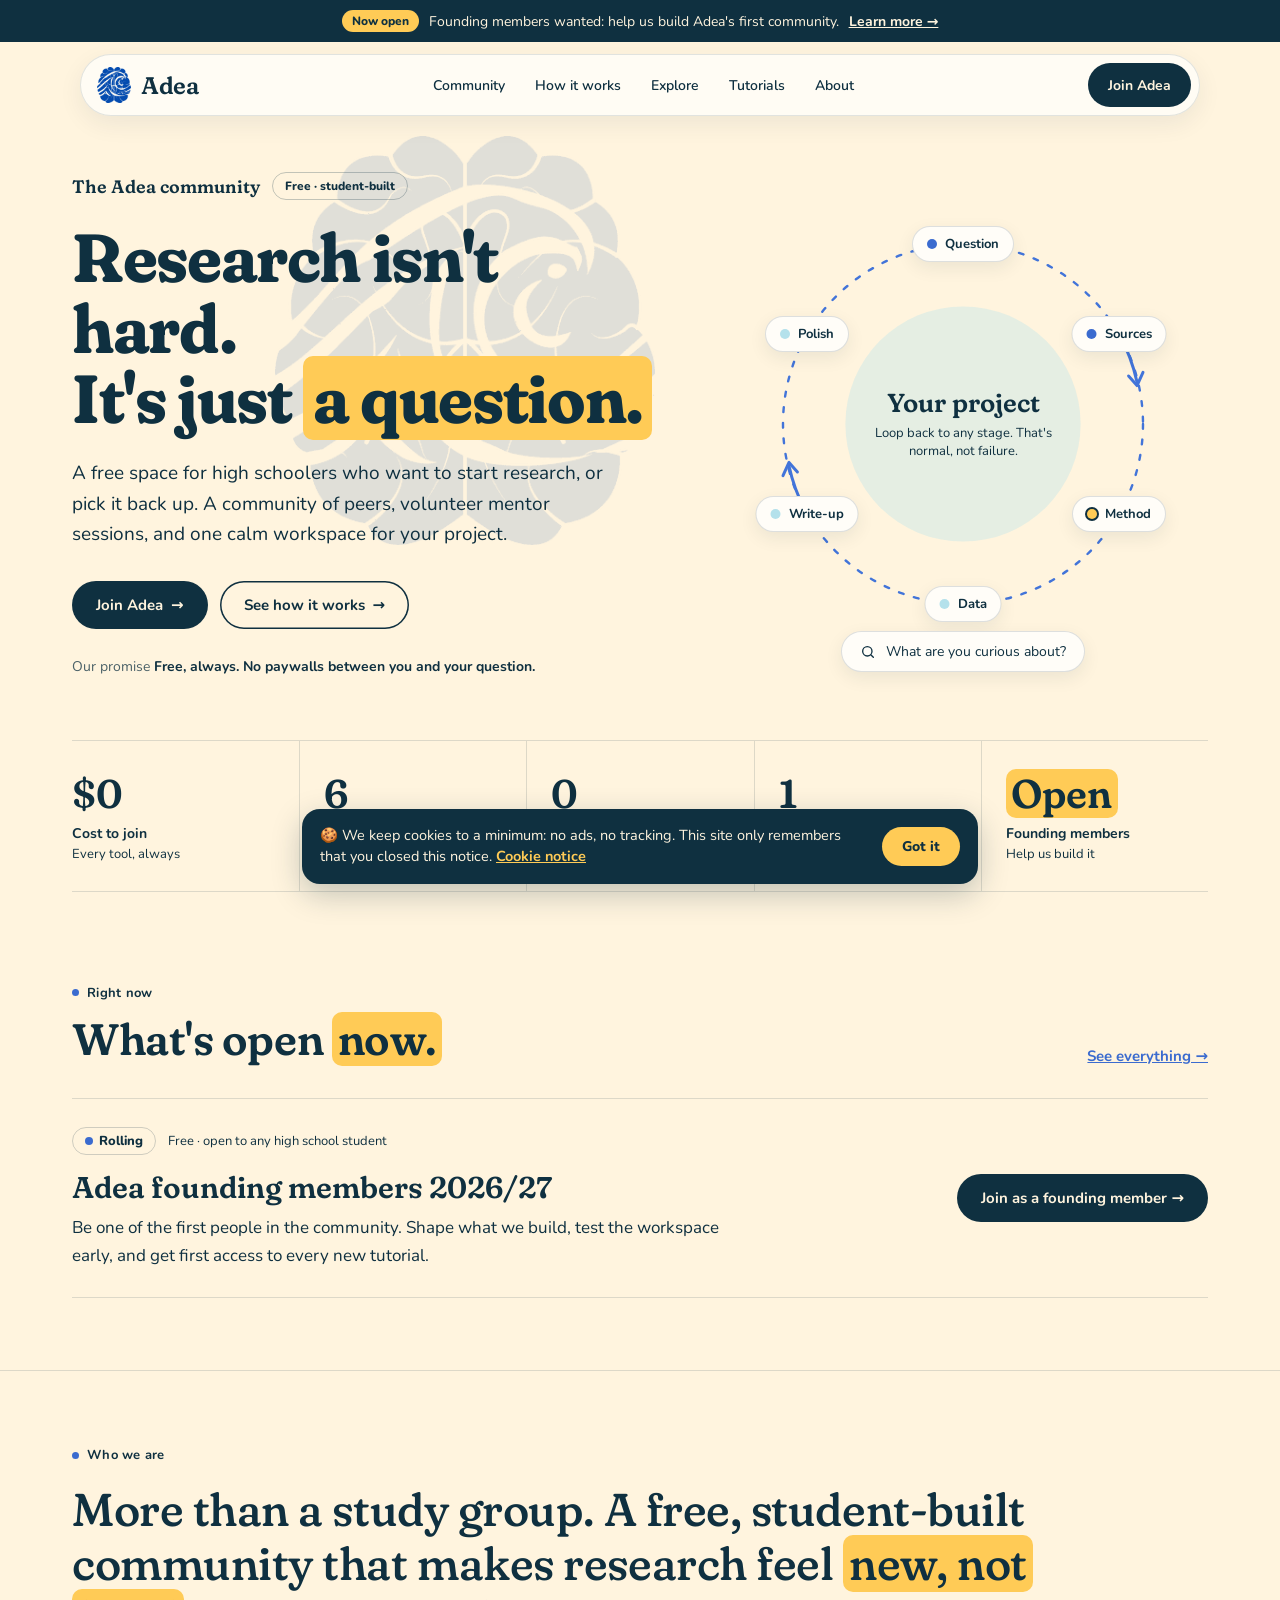
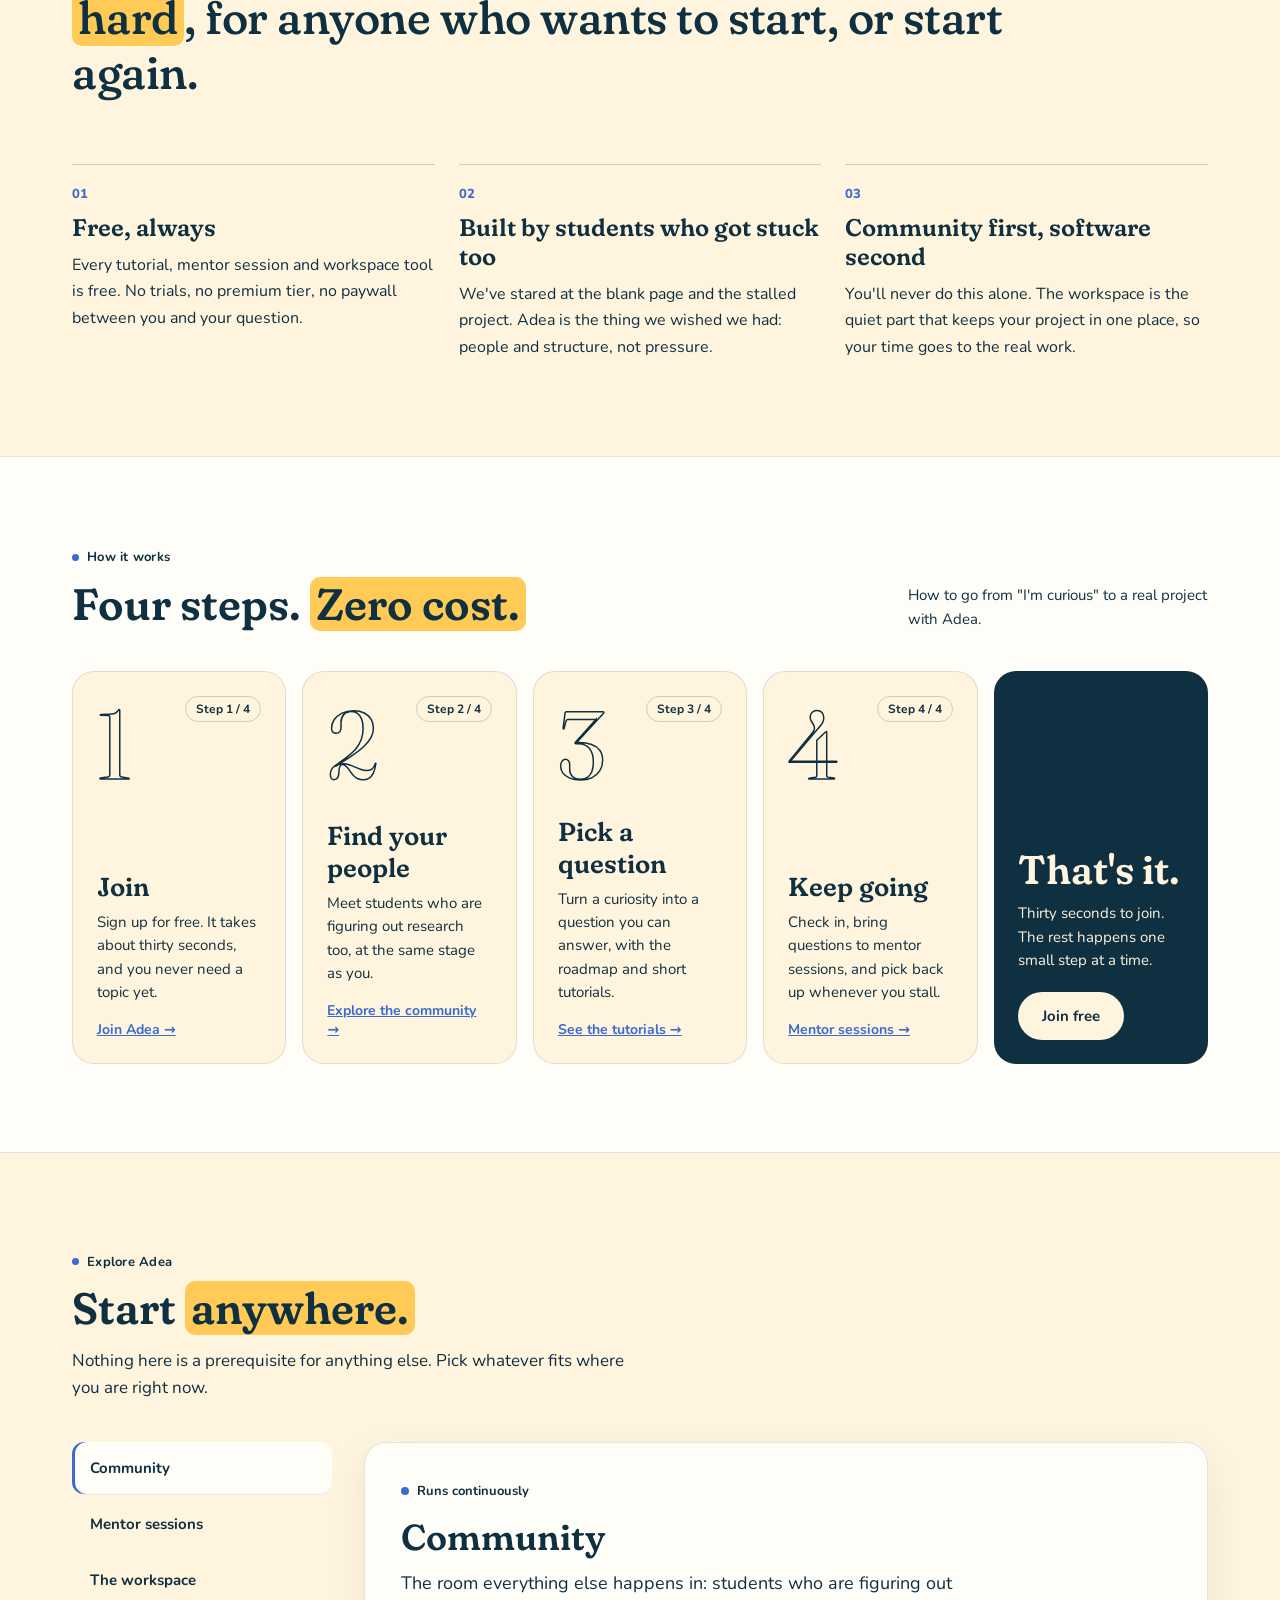
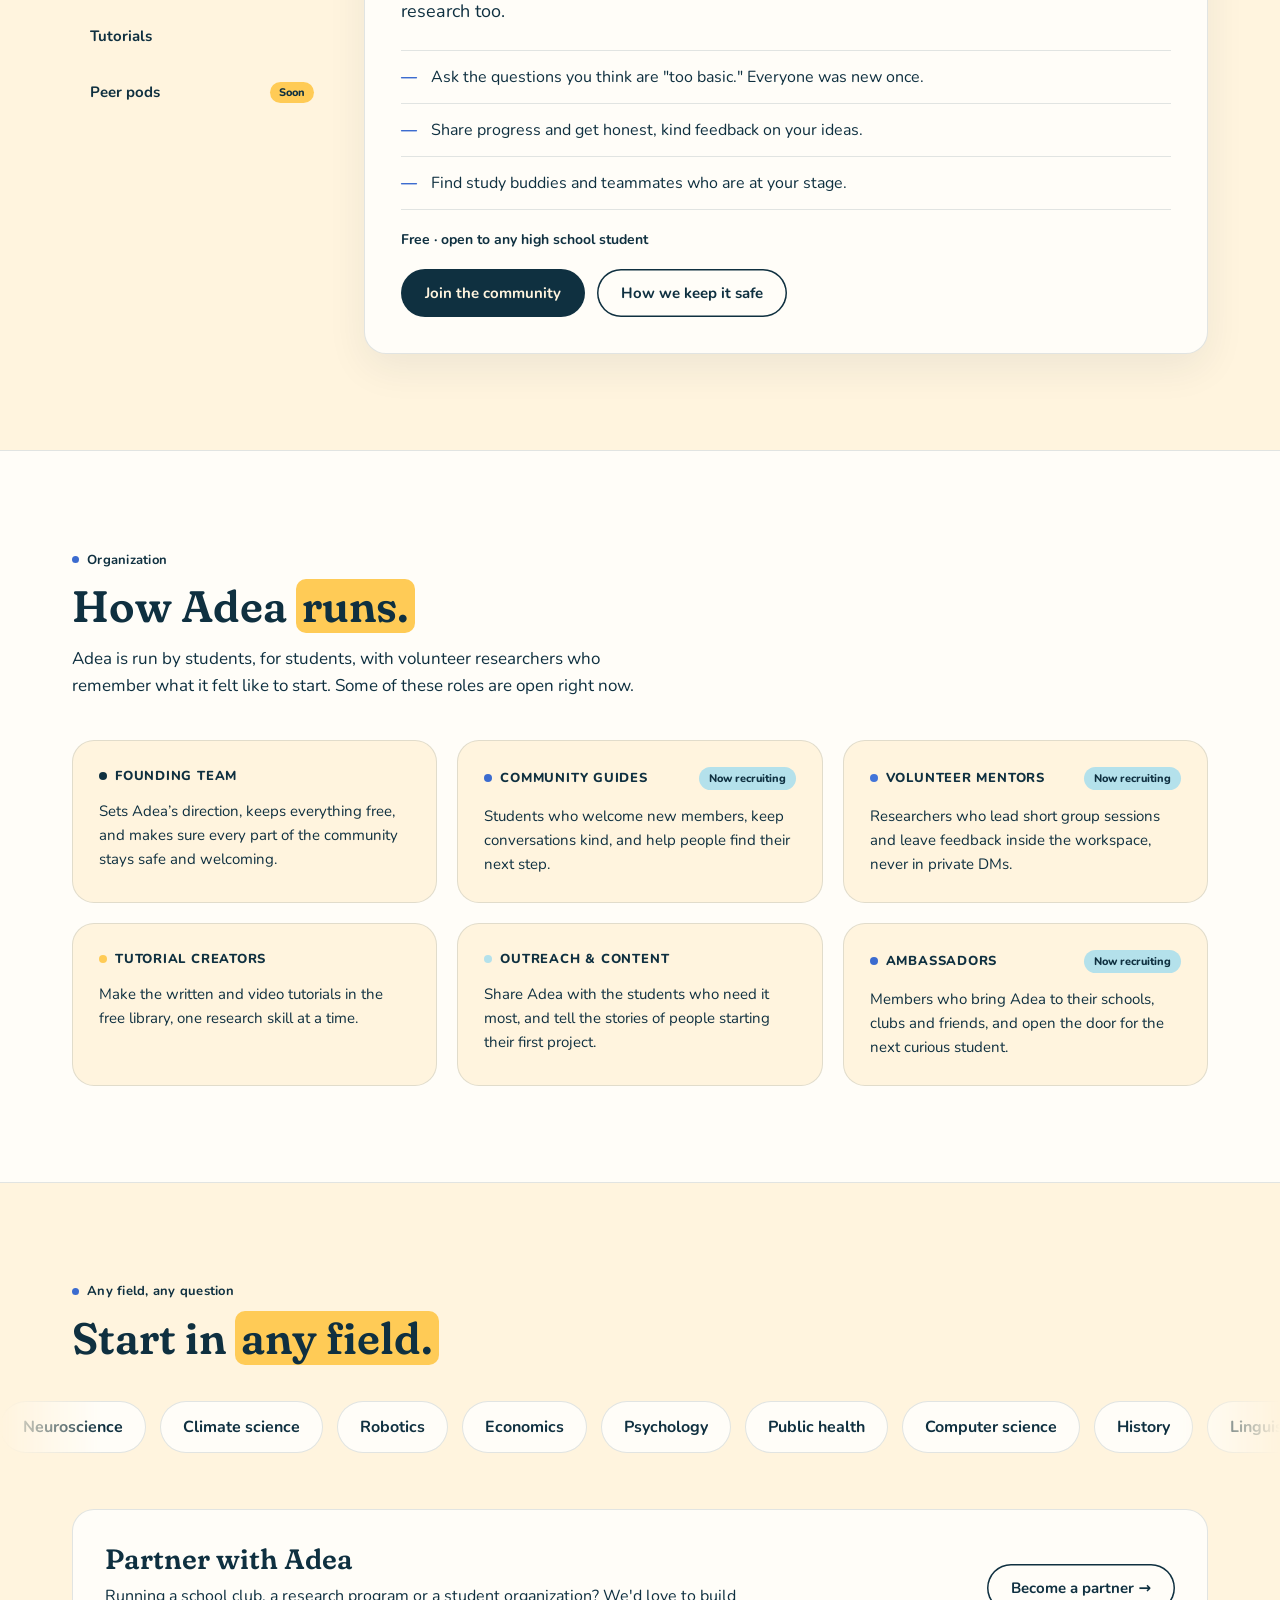
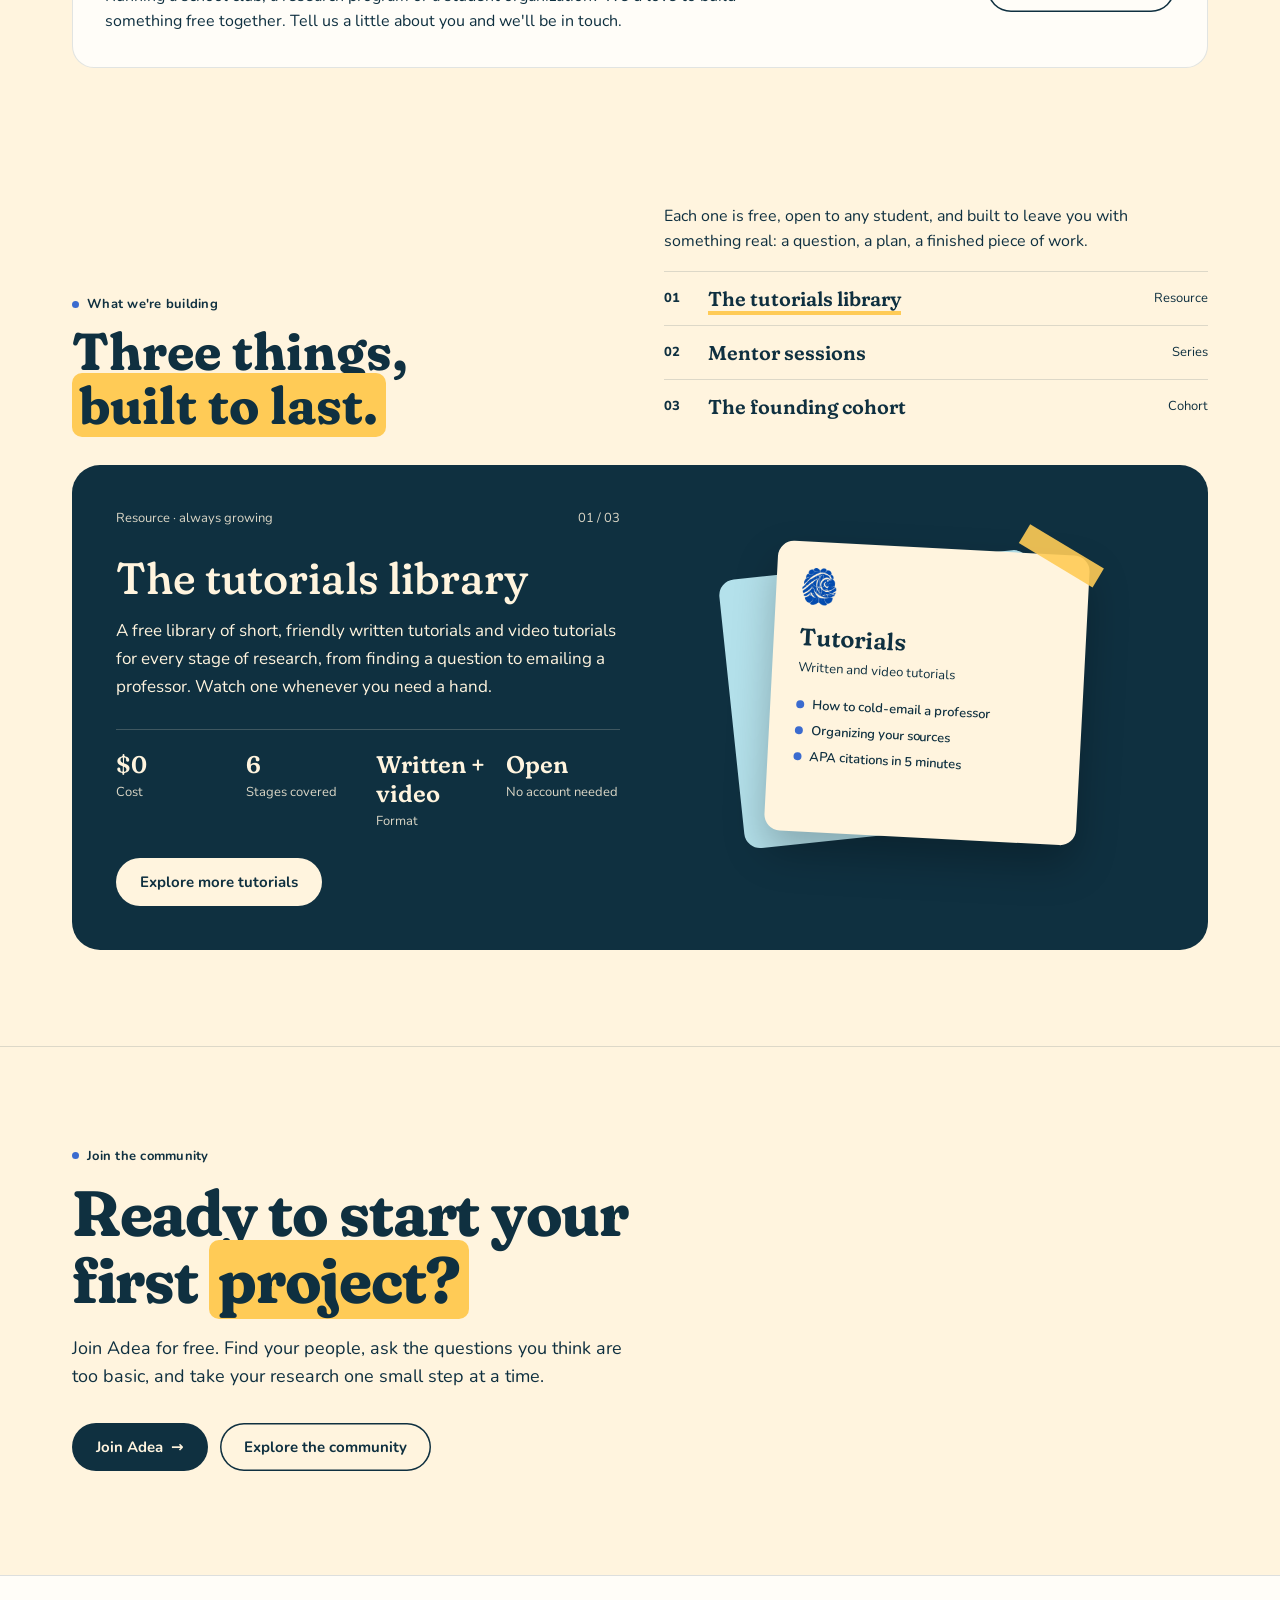
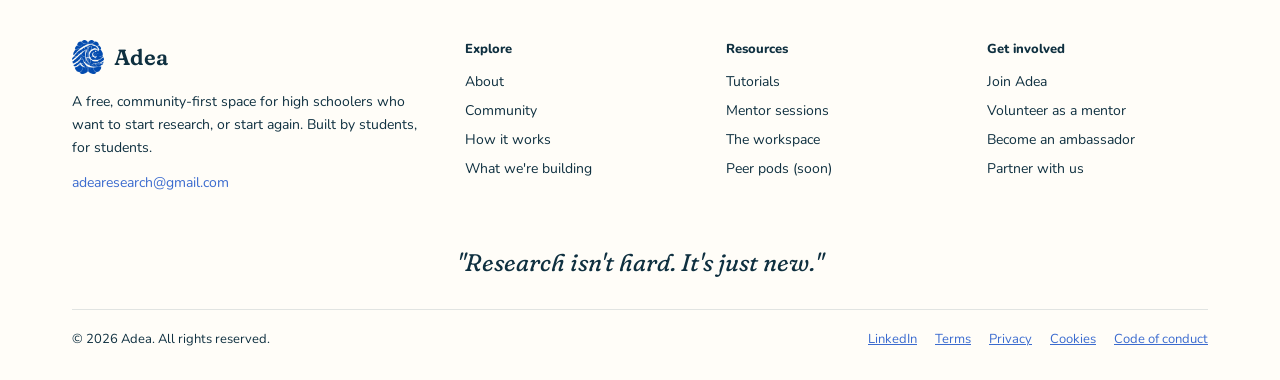
==== commit 110f1f0a: "Add Adea LinkedIn link to site footers Co-Authored-By: Claude Opus 5.5 <noreply@anthropic.com> Claud" ====
--- a/index.html
+++ b/index.html
@@ -500,7 +500,7 @@
 <p class="serif" style="margin: 56px 0 0; text-align: center; font-size: 24px; font-style: italic;">"Research isn't hard. It's just new."</p>
 <div style="margin-top: 32px; padding-top: 20px; border-top: 1px solid rgba(15,48,64,.12); display: flex; justify-content: space-between; gap: 12px; flex-wrap: wrap; font-size: 13px;">
 <span>© 2026 Adea. All rights reserved.</span>
-<span style="display: flex; gap: 18px; flex-wrap: wrap;"><!--LI--><a href="/terms">Terms</a><a href="/privacy">Privacy</a><a href="/cookies">Cookies</a><a href="/code-of-conduct">Code of conduct</a></span>
+<span style="display: flex; gap: 18px; flex-wrap: wrap;"><a href="https://www.linkedin.com/in/adea-research-80b11744a/" target="_blank" rel="noopener">LinkedIn</a><a href="/terms">Terms</a><a href="/privacy">Privacy</a><a href="/cookies">Cookies</a><a href="/code-of-conduct">Code of conduct</a></span>
 </div>
 </div>
 </footer>
